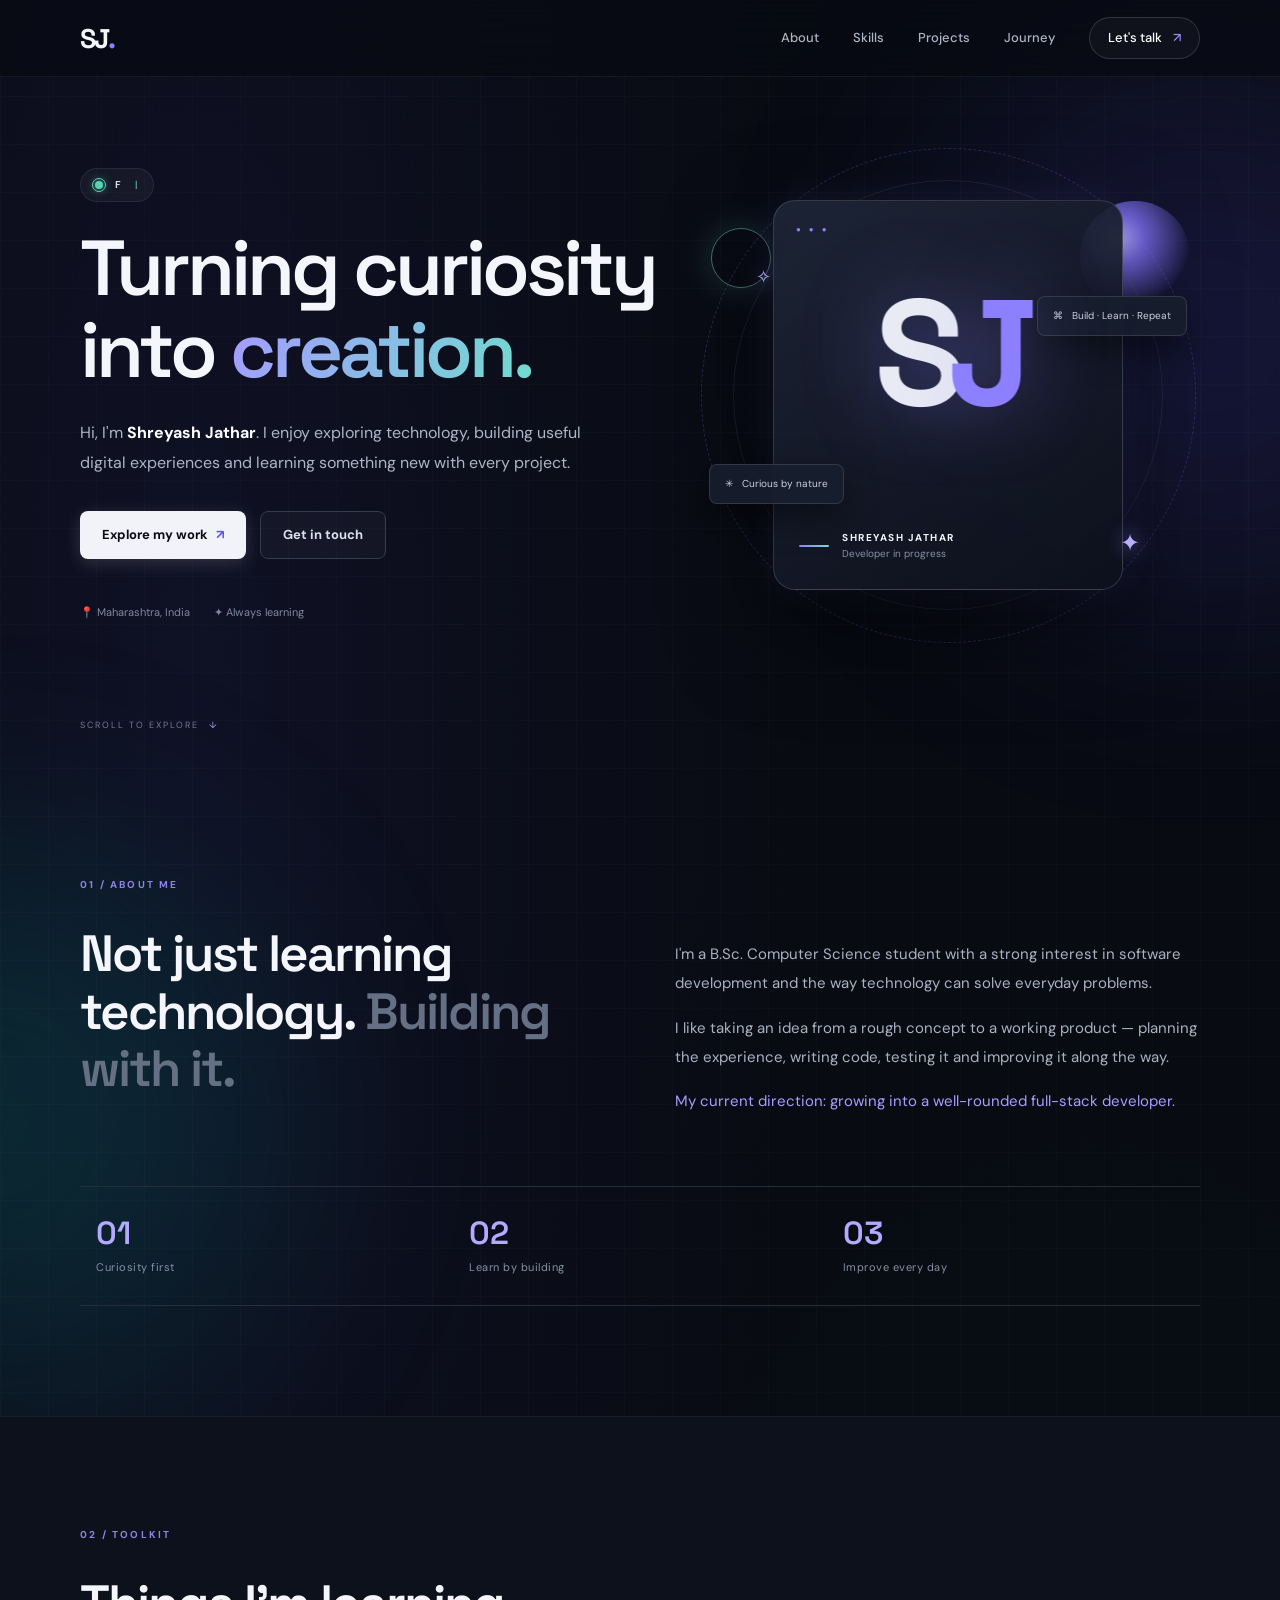
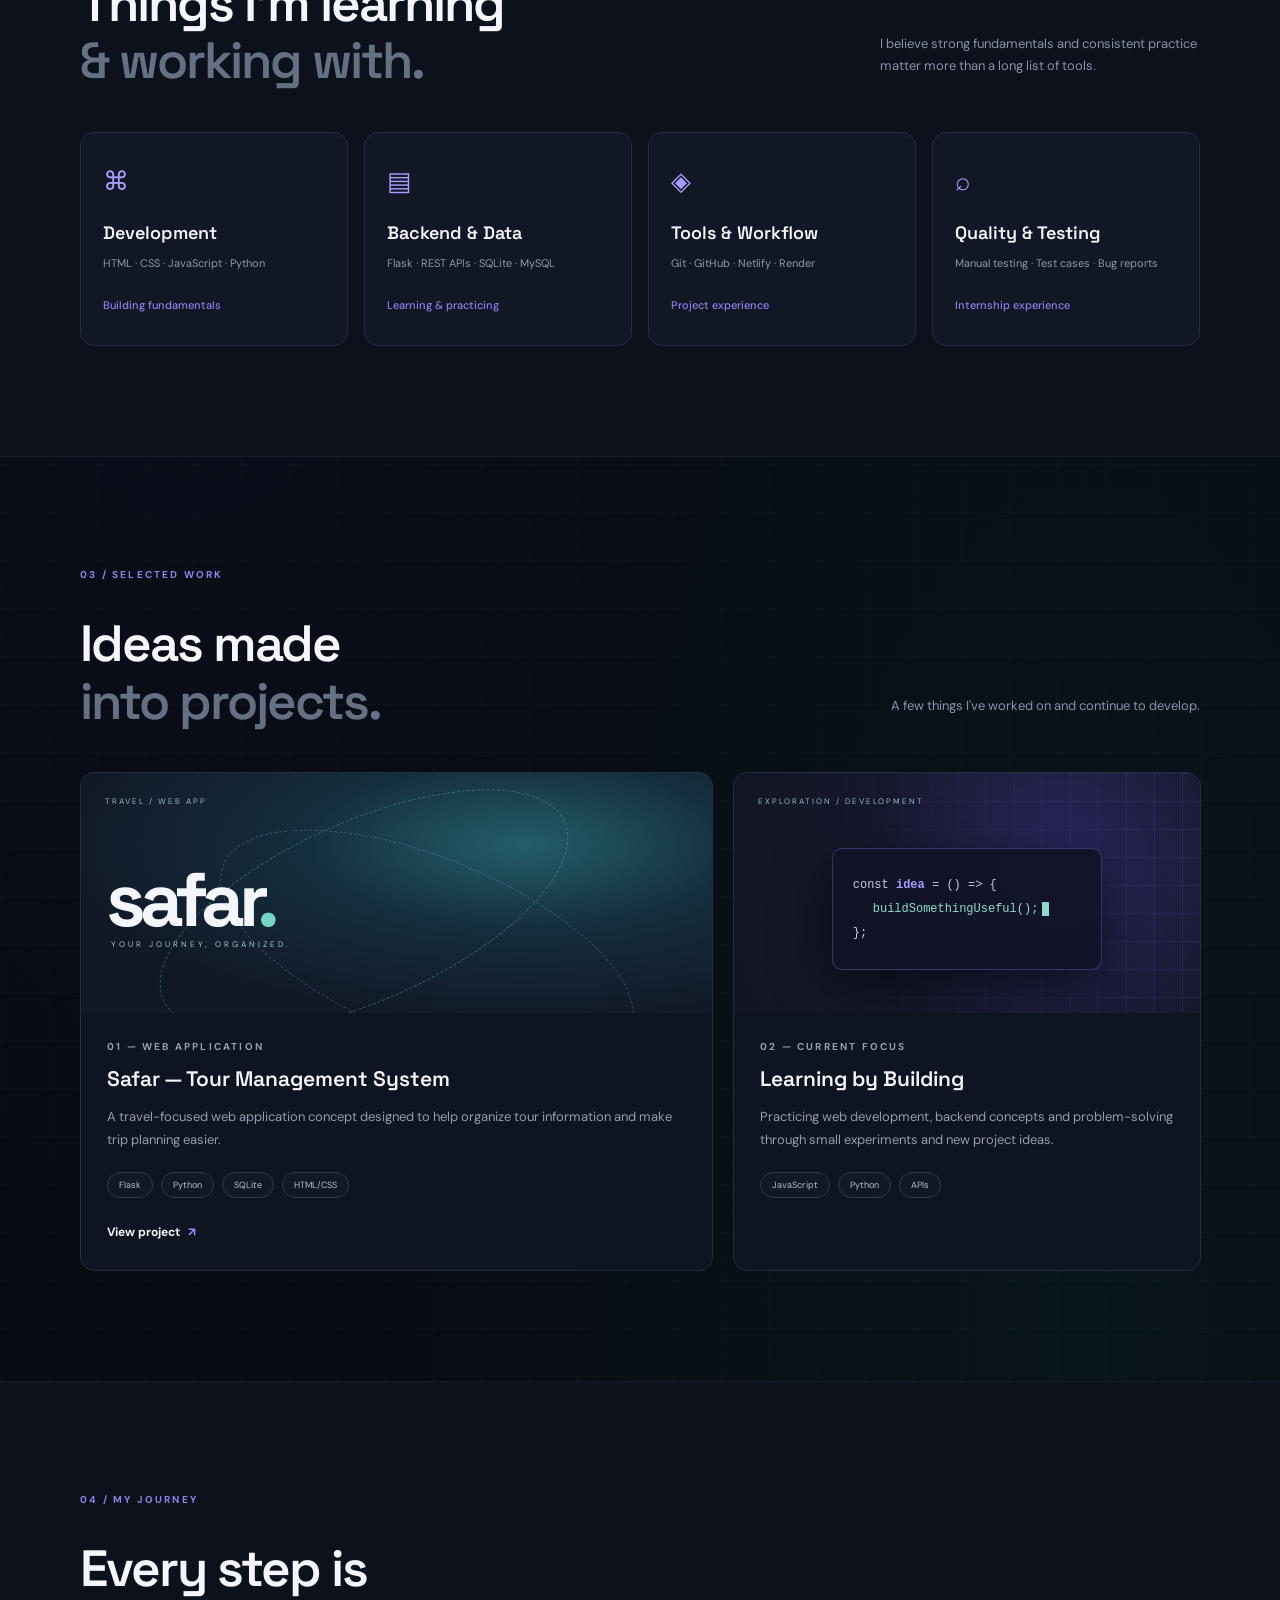
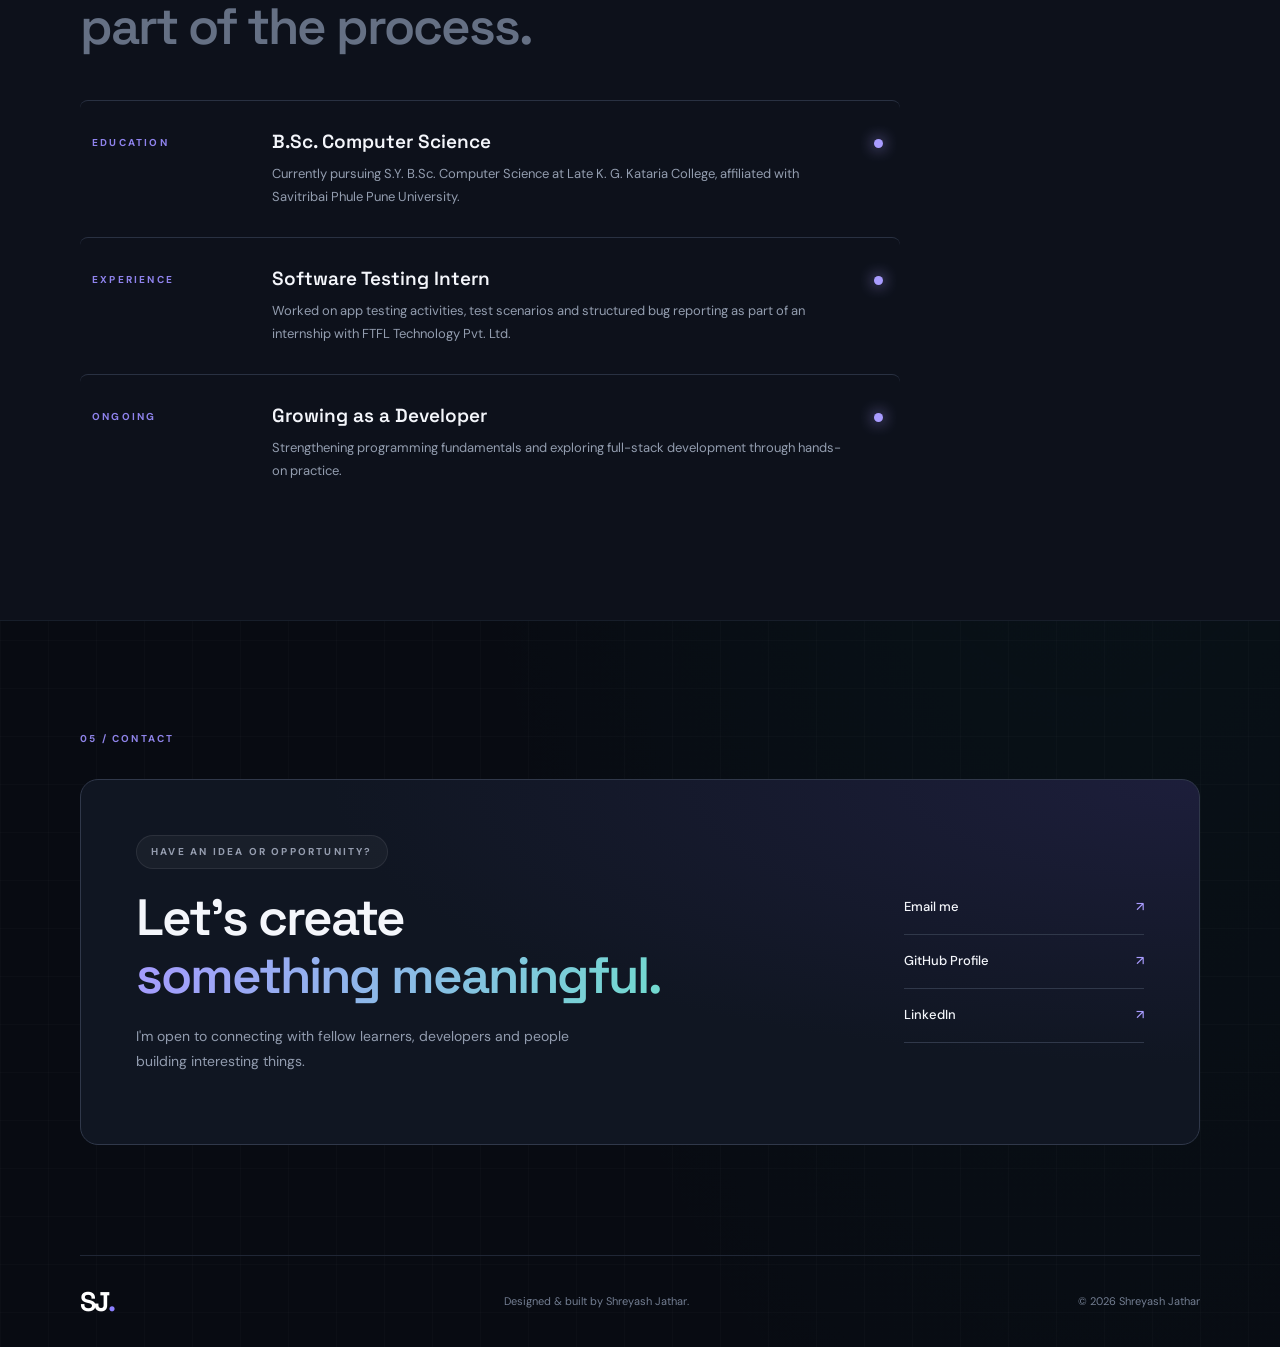
==== shreyashjathar-portfolio/index.html @ 14c22c1b "Initial commit: Shreyash Jathar portfolio with advanced motion design" ====
<!DOCTYPE html>
<html lang="en">
<head>
  <meta charset="UTF-8" />
  <meta name="viewport" content="width=device-width, initial-scale=1.0" />
  <meta name="description" content="Shreyash Jathar — Computer Science student, developer and technology enthusiast." />
  <meta name="theme-color" content="#080b12" />
  <title>Shreyash Jathar — Developer Portfolio</title>
  <link rel="preconnect" href="https://fonts.googleapis.com">
  <link rel="preconnect" href="https://fonts.gstatic.com" crossorigin>
  <link href="https://fonts.googleapis.com/css2?family=DM+Sans:wght@400;500;600;700&family=Space+Grotesk:wght@400;500;600;700&display=swap" rel="stylesheet">
  <link rel="stylesheet" href="style.css" />
</head>
<body>
  <div class="scroll-progress" id="scroll-progress"></div>
  <div class="particle-field" aria-hidden="true"><i></i><i></i><i></i><i></i><i></i><i></i><i></i><i></i><i></i><i></i><i></i><i></i></div>
  <div class="ambient ambient-one"></div><div class="ambient ambient-two"></div>
  <header class="nav-wrap">
    <nav class="nav container">
      <a class="brand" href="#home">SJ<span>.</span></a>
      <button class="menu-toggle" aria-label="Toggle navigation" aria-expanded="false">☰</button>
      <div class="nav-links">
        <a href="#about">About</a><a href="#skills">Skills</a><a href="#projects">Projects</a>
        <a href="#journey">Journey</a><a class="nav-contact" href="#contact">Let's talk <span>↗</span></a>
      </div>
    </nav>
  </header>

  <main>
    <section class="hero container" id="home">
      <div class="cursor-glow" aria-hidden="true"></div>
      <div class="hero-copy reveal">
        <div class="eyebrow"><span class="status-dot"></span> <span class="role-text" id="role-text">COMPUTER SCIENCE STUDENT &middot; DEVELOPER</span><span class="role-cursor" aria-hidden="true">|</span></div>
        <h1>Turning curiosity<br>into <span class="gradient-text">creation.</span></h1>
        <p class="hero-lead">Hi, I'm <strong>Shreyash Jathar</strong>. I enjoy exploring technology, building useful digital experiences and learning something new with every project.</p>
        <div class="hero-actions">
          <a class="button primary" href="#projects">Explore my work <span>↗</span></a>
          <a class="button secondary" href="#contact">Get in touch</a>
        </div>
        <div class="hero-meta"><span>📍 Maharashtra, India</span><span>✦ Always learning</span></div>
      </div>
      <div class="hero-visual reveal">
        <div class="motion-orb orb-one"></div><div class="motion-orb orb-two"></div>
        <div class="spark spark-one">✦</div><div class="spark spark-two">✧</div>
        <div class="orbit orbit-a"></div><div class="orbit orbit-b"></div>
        <div class="profile-card">
          <div class="card-top"><span class="window-dots">● ● ●</span></div>
          <div class="monogram">S<span>J</span></div>
          <div class="profile-caption"><span class="caption-line"></span><div><strong>SHREYASH JATHAR</strong><small>Developer in progress</small></div></div>
          <div class="floating-chip chip-code">⌘ &nbsp; Build · Learn · Repeat</div>
          <div class="floating-chip chip-star">✳ &nbsp; Curious by nature</div>
        </div>
      </div>
      <a class="scroll-hint" href="#about">SCROLL TO EXPLORE <span>↓</span></a>
    </section>

    <section class="section container" id="about">
      <div class="section-kicker">01 / ABOUT ME</div>
      <div class="about-grid">
        <div><h2>Not just learning<br>technology. <span class="muted">Building with it.</span></h2></div>
        <div class="about-text"><p>I'm a B.Sc. Computer Science student with a strong interest in software development and the way technology can solve everyday problems.</p><p>I like taking an idea from a rough concept to a working product — planning the experience, writing code, testing it and improving it along the way.</p><p class="accent-note">My current direction: growing into a well-rounded full-stack developer.</p></div>
      </div>
      <div class="stats">
        <div class="stat"><strong>01</strong><span>Curiosity first</span></div>
        <div class="stat"><strong>02</strong><span>Learn by building</span></div>
        <div class="stat"><strong>03</strong><span>Improve every day</span></div>
      </div>
    </section>

    <section class="section skills-section" id="skills">
      <div class="container">
        <div class="section-kicker">02 / TOOLKIT</div>
        <div class="section-heading"><h2>Things I'm learning<br><span class="muted">& working with.</span></h2><p>I believe strong fundamentals and consistent practice matter more than a long list of tools.</p></div>
        <div class="skill-grid">
          <article class="skill-card reveal"><div class="skill-icon">⌘</div><h3>Development</h3><p>HTML · CSS · JavaScript · Python</p><span class="skill-level">Building fundamentals</span></article>
          <article class="skill-card reveal"><div class="skill-icon">▤</div><h3>Backend & Data</h3><p>Flask · REST APIs · SQLite · MySQL</p><span class="skill-level">Learning & practicing</span></article>
          <article class="skill-card reveal"><div class="skill-icon">◈</div><h3>Tools & Workflow</h3><p>Git · GitHub · Netlify · Render</p><span class="skill-level">Project experience</span></article>
          <article class="skill-card reveal"><div class="skill-icon">⌕</div><h3>Quality & Testing</h3><p>Manual testing · Test cases · Bug reports</p><span class="skill-level">Internship experience</span></article>
        </div>
      </div>
    </section>

    <section class="section container" id="projects">
      <div class="section-kicker">03 / SELECTED WORK</div>
      <div class="section-heading"><h2>Ideas made<br><span class="muted">into projects.</span></h2><p>A few things I've worked on and continue to develop.</p></div>
      <div class="project-grid">
        <article class="project-card project-featured reveal">
          <div class="project-art safar-art"><div class="route route-one"></div><div class="route route-two"></div><span class="art-label">TRAVEL / WEB APP</span><div class="safar-word">safar<span>.</span></div><span class="art-sub">YOUR JOURNEY, ORGANIZED.</span></div>
          <div class="project-info"><div class="project-meta">01 — WEB APPLICATION</div><h3>Safar — Tour Management System</h3><p>A travel-focused web application concept designed to help organize tour information and make trip planning easier.</p><div class="tags"><span>Flask</span><span>Python</span><span>SQLite</span><span>HTML/CSS</span></div><a class="text-link" href="https://safar-by-sh.netlify.app/" target="_blank" rel="noreferrer">View project <span>↗</span></a></div>
        </article>
        <article class="project-card reveal">
          <div class="project-art concept-art"><div class="grid-glow"></div><div class="code-window"><div>const <b>idea</b> = () =&gt; {</div><div class="indent">buildSomethingUseful();<span class="code-cursor" aria-hidden="true"></span></div><div>};</div></div><span class="art-label">EXPLORATION / DEVELOPMENT</span></div>
          <div class="project-info"><div class="project-meta">02 — CURRENT FOCUS</div><h3>Learning by Building</h3><p>Practicing web development, backend concepts and problem-solving through small experiments and new project ideas.</p><div class="tags"><span>JavaScript</span><span>Python</span><span>APIs</span></div></div>
        </article>
      </div>
    </section>

    <section class="section journey-section" id="journey">
      <div class="container">
        <div class="section-kicker">04 / MY JOURNEY</div>
        <div class="section-heading"><h2>Every step is<br><span class="muted">part of the process.</span></h2></div>
        <div class="timeline">
          <div class="timeline-item reveal"><div class="timeline-year">EDUCATION</div><div><h3>B.Sc. Computer Science</h3><p>Currently pursuing S.Y. B.Sc. Computer Science at Late K. G. Kataria College, affiliated with Savitribai Phule Pune University.</p></div><span class="timeline-dot"></span></div>
          <div class="timeline-item reveal"><div class="timeline-year">EXPERIENCE</div><div><h3>Software Testing Intern</h3><p>Worked on app testing activities, test scenarios and structured bug reporting as part of an internship with FTFL Technology Pvt. Ltd.</p></div><span class="timeline-dot"></span></div>
          <div class="timeline-item reveal"><div class="timeline-year">ONGOING</div><div><h3>Growing as a Developer</h3><p>Strengthening programming fundamentals and exploring full-stack development through hands-on practice.</p></div><span class="timeline-dot"></span></div>
        </div>
      </div>
    </section>

    <section class="section container contact-section" id="contact">
      <div class="section-kicker">05 / CONTACT</div>
      <div class="contact-panel reveal"><div><div class="eyebrow">HAVE AN IDEA OR OPPORTUNITY?</div><h2>Let's create<br><span class="gradient-text">something meaningful.</span></h2><p>I'm open to connecting with fellow learners, developers and people building interesting things.</p></div><div class="contact-links"><a href="mailto:shreyashjathar1@gmail.com">Email me <span>↗</span></a><a href="https://github.com/ShreyashJathar" target="_blank" rel="noopener noreferrer" aria-label="Visit Shreyash Jathar on GitHub">GitHub Profile <span>↗</span></a><a href="https://www.linkedin.com/in/shreyash-jathar-0607652bb/" target="_blank" rel="noopener noreferrer">LinkedIn <span>↗</span></a></div></div>
    </section>
  </main>

  <footer class="footer container"><a class="brand" href="#home">SJ<span>.</span></a><span>Designed & built by Shreyash Jathar.</span><span>© <span id="year"></span> Shreyash Jathar</span></footer>
  <script src="script.js"></script>
</body>
</html>
---- shreyashjathar-portfolio/style.css ----
/* ==========================================================================
   SHREYASH JATHAR - PORTFOLIO STYLESHEET
   Modern Dark Theme with Advanced Motion & Micro-interactions
   ========================================================================== */

/* --- Base & Reset --- */
* {
  box-sizing: border-box;
}

html {
  scroll-behavior: smooth;
  scroll-padding-top: 88px;
}

body {
  margin: 0;
  background: #080b12;
  color: #f4f6fb;
  font-family: "DM Sans", -apple-system, BlinkMacSystemFont, "Segoe UI", Roboto, sans-serif;
  line-height: 1.6;
  overflow-x: hidden;
  background-image: 
    radial-gradient(ellipse at 15% 15%, rgba(101, 85, 255, 0.08), transparent 40%),
    radial-gradient(ellipse at 85% 65%, rgba(0, 184, 169, 0.06), transparent 45%),
    linear-gradient(rgba(255, 255, 255, 0.015) 1px, transparent 1px),
    linear-gradient(90deg, rgba(255, 255, 255, 0.015) 1px, transparent 1px);
  background-size: 100% 100%, 100% 100%, 48px 48px, 48px 48px;
  scrollbar-gutter: stable;
}

a {
  color: inherit;
  text-decoration: none;
}

.container {
  width: min(1120px, calc(100% - 48px));
  margin: auto;
}

/* --- Scroll Progress Bar --- */
.scroll-progress {
  position: fixed;
  z-index: 100;
  top: 0;
  left: 0;
  height: 3px;
  width: 0;
  background: linear-gradient(90deg, #8d80ff, #72d9d0, #b7adff);
  background-size: 200% 100%;
  box-shadow: 0 0 12px rgba(141, 128, 255, 0.6);
  pointer-events: none;
  animation: progressGlow 4s linear infinite;
}

@keyframes progressGlow {
  0% { background-position: 0% 50%; }
  100% { background-position: 200% 50%; }
}

/* --- Ambient Floating Orbs --- */
.ambient {
  position: absolute;
  width: 550px;
  height: 550px;
  border-radius: 50%;
  filter: blur(130px);
  opacity: 0.16;
  pointer-events: none;
  z-index: 0;
  will-change: transform, opacity;
}

.ambient-one {
  background: #6555ff;
  top: 60px;
  right: -200px;
  animation: ambientFloatOne 16s ease-in-out infinite alternate;
}

.ambient-two {
  background: #00b8a9;
  top: 850px;
  left: -280px;
  animation: ambientFloatTwo 20s ease-in-out infinite alternate;
}

@keyframes ambientFloatOne {
  0% { transform: translate3d(0, 0, 0) scale(1); opacity: 0.14; }
  50% { transform: translate3d(-50px, 70px, 0) scale(1.18); opacity: 0.22; }
  100% { transform: translate3d(30px, 120px, 0) scale(0.95); opacity: 0.12; }
}

@keyframes ambientFloatTwo {
  0% { transform: translate3d(0, 0, 0) scale(1); opacity: 0.14; }
  50% { transform: translate3d(60px, -50px, 0) scale(1.12); opacity: 0.2; }
  100% { transform: translate3d(-30px, 80px, 0) scale(0.92); opacity: 0.13; }
}

/* --- Background Star Particles --- */
.particle-field {
  position: fixed;
  inset: 0;
  z-index: -1;
  overflow: hidden;
  pointer-events: none;
}

.particle-field i {
  position: absolute;
  display: block;
  width: 3px;
  height: 3px;
  border-radius: 50%;
  background: #b7adff;
  opacity: 0;
  box-shadow: 0 0 10px 2px rgba(141, 128, 255, 0.7);
  animation: particleDrift 18s linear infinite;
  will-change: transform, opacity;
}

.particle-field i:nth-child(1) { left: 8%; top: 98%; animation-delay: -2s; animation-duration: 20s; }
.particle-field i:nth-child(2) { left: 18%; top: 98%; animation-delay: -11s; animation-duration: 24s; background: #78d9ce; box-shadow: 0 0 10px 2px rgba(120, 217, 206, 0.7); }
.particle-field i:nth-child(3) { left: 32%; top: 98%; animation-delay: -6s; animation-duration: 17s; }
.particle-field i:nth-child(4) { left: 47%; top: 98%; animation-delay: -14s; animation-duration: 26s; background: #78d9ce; }
.particle-field i:nth-child(5) { left: 59%; top: 98%; animation-delay: -4s; animation-duration: 22s; }
.particle-field i:nth-child(6) { left: 70%; top: 98%; animation-delay: -17s; animation-duration: 19s; }
.particle-field i:nth-child(7) { left: 81%; top: 98%; animation-delay: -9s; animation-duration: 25s; background: #78d9ce; }
.particle-field i:nth-child(8) { left: 92%; top: 98%; animation-delay: -13s; animation-duration: 21s; }
.particle-field i:nth-child(9) { left: 14%; top: 98%; animation-delay: -8s; animation-duration: 28s; width: 2px; height: 2px; }
.particle-field i:nth-child(10) { left: 41%; top: 98%; animation-delay: -19s; animation-duration: 23s; width: 2px; height: 2px; }
.particle-field i:nth-child(11) { left: 76%; top: 98%; animation-delay: -3s; animation-duration: 27s; width: 2px; height: 2px; }
.particle-field i:nth-child(12) { left: 95%; top: 98%; animation-delay: -16s; animation-duration: 20s; width: 2px; height: 2px; }

@keyframes particleDrift {
  0% { transform: translate3d(0, 0, 0) scale(0.6); opacity: 0; }
  12% { opacity: 0.8; }
  85% { opacity: 0.5; }
  100% { transform: translate3d(30px, -110vh, 0) scale(1.2); opacity: 0; }
}

/* --- Sticky Navigation --- */
.nav-wrap {
  position: sticky;
  top: 0;
  z-index: 50;
  background: rgba(8, 11, 18, 0.72);
  backdrop-filter: blur(20px);
  -webkit-backdrop-filter: blur(20px);
  border-bottom: 1px solid rgba(255, 255, 255, 0.06);
  transition: background 0.35s ease, border-color 0.35s ease, box-shadow 0.35s ease, padding 0.35s ease;
}

.nav-wrap.scrolled {
  background: rgba(8, 11, 18, 0.88);
  border-bottom: 1px solid rgba(141, 128, 255, 0.16);
  box-shadow: 0 12px 35px rgba(0, 0, 0, 0.55);
}

.nav {
  height: 76px;
  display: flex;
  align-items: center;
  justify-content: space-between;
}

.brand {
  font: 700 27px "Space Grotesk", sans-serif;
  letter-spacing: -2px;
  display: inline-flex;
  align-items: center;
  transition: transform 0.3s cubic-bezier(0.2, 0.8, 0.2, 1);
}

.brand:hover {
  transform: scale(1.06);
}

.brand span {
  color: #8d80ff;
  display: inline-block;
  animation: brandDotPulse 3.5s ease-in-out infinite;
}

@keyframes brandDotPulse {
  0%, 100% { transform: scale(1); color: #8d80ff; text-shadow: 0 0 10px rgba(141, 128, 255, 0.4); }
  50% { transform: scale(1.35); color: #72d9d0; text-shadow: 0 0 18px rgba(114, 217, 208, 0.8); }
}

.nav-links {
  display: flex;
  align-items: center;
  gap: 34px;
  color: #aeb5c4;
  font-size: 13px;
  font-weight: 500;
}

.nav-links a:not(.nav-contact) {
  position: relative;
  padding: 6px 0;
  transition: color 0.3s ease;
}

.nav-links a:not(.nav-contact)::after {
  content: "";
  position: absolute;
  bottom: 0;
  left: 0;
  width: 0;
  height: 2px;
  background: linear-gradient(90deg, #8d80ff, #72d9d0);
  border-radius: 2px;
  transition: width 0.35s cubic-bezier(0.2, 0.8, 0.2, 1);
}

.nav-links a:not(.nav-contact):hover {
  color: #fff;
}

.nav-links a:not(.nav-contact):hover::after {
  width: 100%;
}

.nav-contact {
  color: #fff !important;
  border: 1px solid rgba(255, 255, 255, 0.15);
  background: rgba(255, 255, 255, 0.03);
  padding: 10px 18px;
  border-radius: 30px;
  transition: all 0.35s cubic-bezier(0.2, 0.8, 0.2, 1);
}

.nav-contact:hover {
  border-color: #8d80ff;
  background: rgba(141, 128, 255, 0.15);
  box-shadow: 0 0 25px rgba(141, 128, 255, 0.35);
  transform: translateY(-2px);
}

.nav-contact span,
.button span,
.text-link span {
  display: inline-block;
  margin-left: 8px;
  color: #9b8eff;
  transition: transform 0.3s cubic-bezier(0.2, 0.8, 0.2, 1);
}

.nav-contact:hover span,
.button:hover span,
.text-link:hover span {
  transform: translate(3px, -3px);
  color: #72d9d0;
}

.menu-toggle {
  display: none;
  background: none;
  border: 0;
  color: white;
  font-size: 24px;
  cursor: pointer;
}

/* --- Hero Section --- */
.hero {
  min-height: 690px;
  display: grid;
  grid-template-columns: 1.1fr 0.9fr;
  align-items: center;
  position: relative;
  padding-top: 45px;
  padding-bottom: 100px;
}

.eyebrow,
.section-kicker,
.project-meta,
.timeline-year {
  font-size: 10px;
  letter-spacing: 2.2px;
  color: #969eb0;
  font-weight: 700;
  text-transform: uppercase;
}

.eyebrow {
  display: inline-flex;
  align-items: center;
  gap: 12px;
  background: rgba(255, 255, 255, 0.04);
  padding: 8px 14px;
  border-radius: 20px;
  border: 1px solid rgba(255, 255, 255, 0.08);
}

/* Live Radar Status Dot */
.status-dot {
  width: 8px;
  height: 8px;
  border-radius: 50%;
  background: #55d6b0;
  position: relative;
  box-shadow: 0 0 10px #55d6b0;
  display: inline-block;
}

.status-dot::after {
  content: "";
  position: absolute;
  inset: -3px;
  border-radius: 50%;
  border: 1.5px solid #55d6b0;
  animation: radarPulse 2.2s cubic-bezier(0.2, 0.8, 0.2, 1) infinite;
}

@keyframes radarPulse {
  0% { transform: scale(0.6); opacity: 1; }
  100% { transform: scale(2.4); opacity: 0; }
}

.role-text {
  color: #d8deeb;
  letter-spacing: 1.5px;
}

.role-cursor {
  color: #72d9d0;
  font-weight: 400;
  animation: blinkCursor 0.9s infinite;
}

@keyframes blinkCursor {
  0%, 100% { opacity: 1; }
  50% { opacity: 0; }
}

.hero h1 {
  font: 600 clamp(48px, 6.5vw, 78px) / 1.05 "Space Grotesk", sans-serif;
  letter-spacing: -4px;
  margin: 26px 0;
}

.gradient-text {
  background: linear-gradient(110deg, #a69aff 0%, #72d9d0 50%, #c4bbff 100%);
  background-size: 200% auto;
  -webkit-background-clip: text;
  background-clip: text;
  color: transparent;
  animation: gradientFlow 8s ease infinite;
}

@keyframes gradientFlow {
  0% { background-position: 0% 50%; }
  50% { background-position: 100% 50%; }
  100% { background-position: 0% 50%; }
}

.hero-lead {
  max-width: 510px;
  color: #aeb5c4;
  font-size: 16px;
  line-height: 1.9;
}

.hero-lead strong {
  color: #fff;
}

.hero-actions {
  display: flex;
  gap: 14px;
  margin-top: 32px;
}

.button {
  padding: 13px 22px;
  border-radius: 8px;
  font-size: 13px;
  font-weight: 700;
  display: inline-flex;
  align-items: center;
  transition: transform 0.4s cubic-bezier(0.2, 0.8, 0.2, 1), box-shadow 0.4s ease, border-color 0.3s ease;
  cursor: pointer;
}

.button:hover {
  transform: translateY(-4px);
}

.primary {
  background: #f2f3f8;
  color: #0b0d14;
  position: relative;
  overflow: hidden;
  box-shadow: 0 4px 18px rgba(255, 255, 255, 0.15);
}

.primary span {
  color: #6555d9;
}

.primary::after {
  content: "";
  position: absolute;
  top: -80%;
  left: -40%;
  width: 30%;
  height: 260%;
  background: rgba(255, 255, 255, 0.7);
  transform: rotate(25deg);
  transition: left 0.7s cubic-bezier(0.2, 0.8, 0.2, 1);
  pointer-events: none;
}

.primary:hover::after {
  left: 135%;
}

.primary:hover {
  box-shadow: 0 10px 30px rgba(242, 243, 248, 0.3);
}

.secondary {
  border: 1px solid #353c4c;
  color: #dce1ec;
  background: rgba(255, 255, 255, 0.03);
}

.secondary:hover {
  border-color: #8d80ff;
  color: #fff;
  box-shadow: 0 0 24px rgba(141, 128, 255, 0.25);
  background: rgba(141, 128, 255, 0.08);
}

.hero-meta {
  display: flex;
  gap: 24px;
  margin-top: 45px;
  color: #7f899d;
  font-size: 11px;
}

/* Ambient hero glow following mouse */
.cursor-glow {
  position: absolute;
  width: 280px;
  height: 280px;
  border-radius: 50%;
  pointer-events: none;
  z-index: 0;
  opacity: 0;
  transform: translate(-50%, -50%);
  background: radial-gradient(circle, rgba(137, 124, 255, 0.16), rgba(111, 211, 201, 0.05) 45%, transparent 70%);
  transition: opacity 0.4s ease;
}

.hero:hover .cursor-glow {
  opacity: 1;
}

.hero-copy,
.hero-visual {
  position: relative;
  z-index: 1;
}

/* --- Hero Visual & Profile 3D Card --- */
.hero-visual {
  height: 440px;
  display: grid;
  place-items: center;
  position: relative;
}

.profile-card {
  width: min(350px, 90%);
  height: 390px;
  border: 1px solid rgba(255, 255, 255, 0.15);
  border-radius: 22px;
  background: linear-gradient(145deg, rgba(31, 38, 56, 0.9), rgba(13, 17, 28, 0.95));
  box-shadow: 0 35px 100px rgba(0, 0, 0, 0.55), 0 0 40px rgba(141, 128, 255, 0.12);
  position: relative;
  overflow: visible;
  padding: 22px;
  animation: cardFloat 8s ease-in-out infinite;
  z-index: 1;
  transform-style: preserve-3d;
  transition: transform 0.25s cubic-bezier(0.2, 0.8, 0.2, 1), box-shadow 0.5s ease;
}

@keyframes cardFloat {
  0%, 100% { transform: translateY(0) rotate(-1deg); }
  50% { transform: translateY(-12px) rotate(1.2deg); }
}

.card-top {
  display: flex;
  justify-content: space-between;
  color: #7e899f;
  font-size: 8px;
  letter-spacing: 1.4px;
}

.window-dots {
  color: #8c80ff;
  letter-spacing: 3px;
}

.monogram {
  position: absolute;
  top: 85px;
  left: 50%;
  transform: translateX(-50%) translateZ(30px);
  font: 700 150px / 0.9 "Space Grotesk", sans-serif;
  letter-spacing: -18px;
  color: #e9ebf4;
  text-shadow: 0 0 80px rgba(141, 128, 255, 0.45);
  user-select: none;
  animation: monogramBreathe 5s ease-in-out infinite alternate;
}

@keyframes monogramBreathe {
  0% { text-shadow: 0 0 60px rgba(141, 128, 255, 0.35); }
  100% { text-shadow: 0 0 95px rgba(141, 128, 255, 0.65), 0 0 30px rgba(114, 217, 208, 0.3); }
}

.monogram span {
  color: #8d80ff;
}

.profile-caption {
  position: absolute;
  bottom: 27px;
  left: 25px;
  display: flex;
  align-items: center;
  gap: 13px;
  transform: translateZ(26px);
}

.caption-line {
  width: 30px;
  height: 2px;
  background: linear-gradient(90deg, #8d80ff, #72d9d0);
  border-radius: 2px;
}

.profile-caption strong {
  display: block;
  font-size: 10px;
  letter-spacing: 1.5px;
}

.profile-caption small {
  display: block;
  font-size: 10px;
  color: #8791a6;
}

/* Floating interactive chips with individual physics */
.floating-chip {
  position: absolute;
  background: rgba(23, 30, 45, 0.92);
  backdrop-filter: blur(10px);
  border: 1px solid rgba(255, 255, 255, 0.12);
  border-radius: 8px;
  padding: 11px 15px;
  font-size: 10px;
  color: #cbd2e0;
  box-shadow: 0 14px 35px rgba(0, 0, 0, 0.45);
  transition: transform 0.4s cubic-bezier(0.2, 0.8, 0.2, 1), border-color 0.3s ease, box-shadow 0.4s ease, color 0.3s ease;
  z-index: 5;
  user-select: none;
}

.floating-chip:hover {
  border-color: #8d80ff;
  color: #fff;
  box-shadow: 0 18px 45px rgba(141, 128, 255, 0.3);
  transform: scale(1.08) translateY(-4px) !important;
}

.chip-code {
  right: -65px;
  top: 95px;
  animation: floatChipOne 6s ease-in-out infinite;
}

.chip-star {
  left: -65px;
  bottom: 85px;
  animation: floatChipTwo 7s ease-in-out infinite 0.6s;
}

@keyframes floatChipOne {
  0%, 100% { transform: translateY(0) rotate(0deg); }
  50% { transform: translateY(-13px) rotate(2deg); }
}

@keyframes floatChipTwo {
  0%, 100% { transform: translateY(0) rotate(0deg); }
  50% { transform: translateY(11px) rotate(-2deg); }
}

/* Gyroscope Orbit Rings */
.orbit {
  position: absolute;
  border: 1px solid rgba(120, 128, 160, 0.16);
  border-radius: 50%;
  width: 430px;
  height: 430px;
  pointer-events: none;
  animation: orbitSpinA 30s linear infinite;
}

.orbit-b {
  width: 495px;
  height: 495px;
  border: 1px dashed rgba(141, 128, 255, 0.24);
  animation: orbitSpinB 36s linear infinite;
}

@keyframes orbitSpinA {
  0% { transform: rotate(0deg) scale(1); }
  50% { transform: rotate(180deg) scale(1.04); }
  100% { transform: rotate(360deg) scale(1); }
}

@keyframes orbitSpinB {
  0% { transform: rotate(360deg) scale(1); }
  50% { transform: rotate(180deg) scale(0.96); }
  100% { transform: rotate(0deg) scale(1); }
}

/* Motion graphic orbs in hero */
.motion-orb {
  position: absolute;
  border-radius: 50%;
  pointer-events: none;
  z-index: 0;
}

.orb-one {
  width: 110px;
  height: 110px;
  right: 2%;
  top: 6%;
  background: radial-gradient(circle at 35% 35%, #b7adff 0%, #7165db 25%, rgba(113, 101, 219, 0.15) 65%, transparent 72%);
  animation: floatOrb 8s ease-in-out infinite;
}

.orb-two {
  width: 60px;
  height: 60px;
  left: 3%;
  top: 12%;
  border: 1px solid rgba(117, 217, 207, 0.5);
  box-shadow: 0 0 35px rgba(117, 217, 207, 0.2);
  animation: floatOrb 6s ease-in-out infinite reverse;
}

@keyframes floatOrb {
  0%, 100% { transform: translate3d(0, 0, 0) scale(1); }
  50% { transform: translate3d(14px, -22px, 0) scale(1.08); }
}

.spark {
  position: absolute;
  color: #b8afff;
  z-index: 2;
  text-shadow: 0 0 20px #9b8eff;
  animation: sparkle 3.4s ease-in-out infinite;
  user-select: none;
}

.spark-one {
  right: 12%;
  bottom: 12%;
  font-size: 24px;
}

.spark-two {
  left: 12%;
  top: 20%;
  font-size: 18px;
  animation-delay: 1.3s;
}

@keyframes sparkle {
  0%, 100% { opacity: 0.35; transform: scale(0.75) rotate(0deg); }
  50% { opacity: 1; transform: scale(1.25) rotate(35deg); }
}

/* Scroll hint */
.scroll-hint {
  position: absolute;
  bottom: 35px;
  left: 0;
  color: #737d90;
  font-size: 9px;
  letter-spacing: 2px;
  display: inline-flex;
  align-items: center;
  transition: color 0.3s ease;
  animation: bounceHint 2.4s ease-in-out infinite;
}

.scroll-hint:hover {
  color: #fff;
}

.scroll-hint span {
  margin-left: 10px;
  color: #a99cff;
}

@keyframes bounceHint {
  0%, 100% { transform: translateY(0); }
  50% { transform: translateY(6px); }
}

/* --- Common Section Styles --- */
.section {
  padding-top: 110px;
  padding-bottom: 110px;
  position: relative;
}

.section-kicker {
  color: #8e83e8;
  margin-bottom: 32px;
}

.section h2,
.contact-panel h2 {
  font: 600 clamp(34px, 4vw, 51px) / 1.13 "Space Grotesk", sans-serif;
  letter-spacing: -2px;
  margin: 0;
}

.muted {
  color: #657084;
}

/* --- About Section & Stats --- */
.about-grid {
  display: grid;
  grid-template-columns: 1fr 1fr;
  gap: 70px;
}

.about-text {
  color: #aab2c2;
  font-size: 15px;
  line-height: 1.95;
}

.accent-note {
  color: #a99cff !important;
}

.stats {
  display: grid;
  grid-template-columns: repeat(3, 1fr);
  margin-top: 55px;
  border-top: 1px solid #252c3a;
  border-bottom: 1px solid #252c3a;
}

.stat {
  padding: 26px 16px;
  transition: all 0.35s cubic-bezier(0.2, 0.8, 0.2, 1);
  position: relative;
}

.stat:hover {
  background: rgba(141, 128, 255, 0.05);
  padding-left: 22px;
}

.stat strong {
  font: 600 32px "Space Grotesk", sans-serif;
  display: block;
  color: #b3aaff;
  transition: color 0.3s ease, transform 0.3s ease, text-shadow 0.3s ease;
}

.stat:hover strong {
  color: #72d9d0;
  transform: translateX(4px);
  text-shadow: 0 0 20px rgba(114, 217, 208, 0.45);
}

.stat span {
  font-size: 11px;
  color: #8791a4;
  letter-spacing: 0.5px;
}

/* --- Skills Section --- */
.skills-section,
.journey-section {
  background: #0d111b;
  border-top: 1px solid #171e2a;
  border-bottom: 1px solid #171e2a;
  position: relative;
}

.section-heading {
  display: flex;
  justify-content: space-between;
  align-items: flex-end;
  gap: 40px;
  margin-bottom: 42px;
}

.section-heading p {
  max-width: 320px;
  color: #8993a6;
  font-size: 13px;
  line-height: 1.7;
}

.skill-grid {
  display: grid;
  grid-template-columns: repeat(4, 1fr);
  gap: 16px;
}

/* Spotlight Card Design (Vercel / Linear Style) */
.skill-card {
  padding: 28px 22px;
  border: 1px solid #252d3d;
  background: #111725;
  border-radius: 14px;
  min-height: 195px;
  position: relative;
  overflow: hidden;
  transform-style: preserve-3d;
  transition: transform 0.45s cubic-bezier(0.2, 0.8, 0.2, 1), border-color 0.35s ease, box-shadow 0.45s ease;
  will-change: transform;
}

/* Spotlight Border Glow */
.skill-card::before,
.project-card::before {
  content: "";
  position: absolute;
  inset: -1px;
  border-radius: inherit;
  padding: 1px;
  background: radial-gradient(
    380px circle at var(--mouse-x, -400px) var(--mouse-y, -400px),
    rgba(169, 156, 255, 0.45),
    rgba(114, 217, 208, 0.18),
    transparent 65%
  );
  -webkit-mask: linear-gradient(#fff 0 0) content-box, linear-gradient(#fff 0 0);
  -webkit-mask-composite: xor;
  mask-composite: exclude;
  pointer-events: none;
  opacity: 0;
  transition: opacity 0.35s ease;
  z-index: 3;
}

.skill-card:hover::before,
.project-card:hover::before {
  opacity: 1;
}

.skill-card:hover {
  border-color: rgba(141, 128, 255, 0.35);
  box-shadow: 0 20px 55px rgba(0, 0, 0, 0.4), 0 0 30px rgba(141, 128, 255, 0.12);
}

.skill-icon {
  font-size: 26px;
  color: #a99cff;
  display: inline-block;
  transition: transform 0.4s cubic-bezier(0.2, 0.8, 0.2, 1), color 0.3s ease;
}

.skill-card:hover .skill-icon {
  transform: translateY(-4px) rotate(-10deg) scale(1.15);
  color: #72d9d0;
}

.skill-card h3 {
  font: 600 18px "Space Grotesk", sans-serif;
  margin: 18px 0 8px;
}

.skill-card p,
.skill-level {
  font-size: 11px;
  color: #8e98aa;
}

.skill-level {
  display: inline-block;
  margin-top: 14px;
  color: #8d80e9;
  font-weight: 500;
  transition: color 0.3s ease;
}

.skill-card:hover .skill-level {
  color: #72d9d0;
}

/* --- Projects Section --- */
.project-grid {
  display: grid;
  grid-template-columns: 1.15fr 0.85fr;
  gap: 20px;
}

.project-card {
  border: 1px solid #252d3d;
  border-radius: 14px;
  overflow: hidden;
  background: #0e1420;
  position: relative;
  transform-style: preserve-3d;
  transition: transform 0.5s cubic-bezier(0.2, 0.8, 0.2, 1), border-color 0.35s ease, box-shadow 0.5s ease;
  will-change: transform;
}

.project-card:hover {
  border-color: rgba(141, 128, 255, 0.4);
  box-shadow: 0 25px 70px rgba(0, 0, 0, 0.5), 0 0 35px rgba(141, 128, 255, 0.1);
}

.project-art {
  height: 240px;
  position: relative;
  overflow: hidden;
  background: #121b2c;
}

.project-art::after {
  content: "";
  position: absolute;
  inset: -60% -100%;
  background: linear-gradient(110deg, transparent 42%, rgba(255, 255, 255, 0.12) 50%, transparent 58%);
  transform: translateX(-65%);
  transition: transform 0.9s cubic-bezier(0.2, 0.8, 0.2, 1);
  pointer-events: none;
}

.project-card:hover .project-art::after {
  transform: translateX(65%);
}

.safar-art {
  background: radial-gradient(ellipse at 70% 30%, #235e69 0%, #152e3d 35%, #111827 75%);
}

.route {
  position: absolute;
  width: 440px;
  height: 180px;
  border: 1.5px dashed rgba(118, 213, 199, 0.65);
  border-radius: 50%;
  transform: rotate(-24deg);
  opacity: 0.55;
  left: 10%;
  top: 20%;
  animation: routePulse 12s ease-in-out infinite alternate;
}

.route-two {
  transform: rotate(22deg);
  left: 20%;
  top: 35%;
  border-color: rgba(180, 162, 255, 0.55);
  animation: routePulse 16s ease-in-out infinite alternate-reverse;
}

@keyframes routePulse {
  0% { transform: rotate(-24deg) scale(1); opacity: 0.4; }
  50% { transform: rotate(-20deg) scale(1.05); opacity: 0.7; }
  100% { transform: rotate(-26deg) scale(0.98); opacity: 0.4; }
}

.art-label {
  position: absolute;
  top: 22px;
  left: 24px;
  font-size: 8px;
  letter-spacing: 2px;
  color: #9db6c4;
}

.safar-word {
  position: absolute;
  left: 25px;
  top: 78px;
  font: 700 76px "Space Grotesk", sans-serif;
  letter-spacing: -6px;
  user-select: none;
  transition: transform 0.4s ease;
}

.project-card:hover .safar-word {
  transform: translateX(6px);
}

.safar-word span {
  color: #73d7c8;
}

.art-sub {
  position: absolute;
  left: 30px;
  top: 165px;
  font-size: 8px;
  letter-spacing: 3px;
  color: #a4c4c7;
}

.concept-art {
  background: radial-gradient(circle at 70% 40%, #2b2860, #15182c 55%, #101522);
}

.grid-glow {
  position: absolute;
  inset: 0;
  background-image: 
    linear-gradient(rgba(143, 134, 255, 0.1) 1px, transparent 1px),
    linear-gradient(90deg, rgba(143, 134, 255, 0.1) 1px, transparent 1px);
  background-size: 28px 28px;
  mask-image: linear-gradient(90deg, transparent, #000);
  -webkit-mask-image: linear-gradient(90deg, transparent, #000);
}

.code-window {
  position: absolute;
  top: 75px;
  left: 50%;
  transform: translateX(-50%);
  width: 270px;
  padding: 24px 20px;
  border: 1px solid rgba(141, 128, 255, 0.3);
  border-radius: 10px;
  background: rgba(17, 21, 40, 0.95);
  color: #c6c9e7;
  font: 12px / 2 monospace;
  box-shadow: 0 15px 55px rgba(0, 0, 0, 0.6);
  transition: transform 0.4s ease, border-color 0.4s ease;
}

.project-card:hover .code-window {
  transform: translateX(-50%) translateY(-5px);
  border-color: #8d80ff;
}

.code-window b {
  color: #a89aff;
}

.indent {
  padding-left: 20px;
  color: #8ed9c9;
}

.code-cursor {
  display: inline-block;
  width: 7px;
  height: 14px;
  background: #8ed9c9;
  margin-left: 4px;
  vertical-align: middle;
  animation: codeBlink 1s infinite;
}

@keyframes codeBlink {
  0%, 100% { opacity: 1; }
  50% { opacity: 0; }
}

.project-info {
  padding: 26px;
  transform: translateZ(14px);
}

.project-info h3 {
  font: 600 21px "Space Grotesk", sans-serif;
  margin: 10px 0;
}

.project-info p {
  font-size: 13px;
  color: #929caf;
  line-height: 1.8;
}

.tags {
  display: flex;
  flex-wrap: wrap;
  gap: 8px;
  margin: 20px 0;
}

.tags span {
  font-size: 9px;
  color: #b6bfd0;
  border: 1px solid #30394a;
  padding: 5px 11px;
  border-radius: 20px;
  background: rgba(255, 255, 255, 0.02);
  transition: all 0.25s ease;
}

.tags span:hover {
  transform: translateY(-2px);
  border-color: #8d80ff;
  color: #fff;
  background: rgba(141, 128, 255, 0.12);
}

.text-link {
  font-size: 12px;
  font-weight: 700;
  display: inline-flex;
  align-items: center;
  transition: color 0.3s ease;
}

.text-link:hover {
  color: #72d9d0;
}

/* --- Journey Section & Timeline --- */
.timeline {
  max-width: 820px;
  margin-top: 45px;
}

.timeline-item {
  display: grid;
  grid-template-columns: 150px 1fr 14px;
  gap: 30px;
  padding: 28px 12px;
  border-top: 1px solid #293142;
  position: relative;
  transition: padding-left 0.35s cubic-bezier(0.2, 0.8, 0.2, 1), background 0.35s ease;
  border-radius: 8px;
}

.timeline-item:hover {
  padding-left: 20px;
  background: linear-gradient(90deg, rgba(141, 128, 255, 0.05), transparent);
}

.timeline-year {
  padding-top: 6px;
  color: #8f83ed;
  transition: color 0.3s ease;
}

.timeline-item:hover .timeline-year {
  color: #72d9d0;
}

.timeline-item h3 {
  font: 600 19px "Space Grotesk", sans-serif;
  margin: 0 0 8px;
}

.timeline-item p {
  font-size: 13px;
  color: #939daf;
  max-width: 580px;
  margin: 0;
  line-height: 1.8;
}

.timeline-dot {
  width: 9px;
  height: 9px;
  border-radius: 50%;
  background: #a99cff;
  margin-top: 10px;
  box-shadow: 0 0 15px #a99cff;
  transition: transform 0.35s cubic-bezier(0.2, 0.8, 0.2, 1), background 0.35s ease, box-shadow 0.35s ease;
}

.timeline-item:hover .timeline-dot {
  transform: scale(1.45);
  background: #72d9d0;
  box-shadow: 0 0 22px #72d9d0, 0 0 0 6px rgba(114, 217, 208, 0.2);
}

/* --- Contact Section --- */
.contact-panel {
  display: grid;
  grid-template-columns: 1fr 240px;
  gap: 60px;
  padding: 55px;
  border: 1px solid #30384a;
  border-radius: 18px;
  background: radial-gradient(ellipse at 100% 0%, rgba(41, 38, 83, 0.5), transparent 55%), #101622;
  position: relative;
  overflow: hidden;
  transition: transform 0.4s cubic-bezier(0.2, 0.8, 0.2, 1), border-color 0.35s ease, box-shadow 0.4s ease;
}

.contact-panel:hover {
  border-color: rgba(141, 128, 255, 0.35);
  box-shadow: 0 25px 80px rgba(0, 0, 0, 0.5), 0 0 45px rgba(141, 128, 255, 0.1);
}

.contact-panel h2 {
  margin: 20px 0;
}

.contact-panel p {
  color: #929caf;
  font-size: 14px;
  max-width: 440px;
  line-height: 1.8;
}

.contact-links {
  display: flex;
  flex-direction: column;
  justify-content: center;
}

.contact-links a {
  padding: 16px 0;
  border-bottom: 1px solid #30384a;
  font-size: 13px;
  font-weight: 500;
  transition: all 0.3s cubic-bezier(0.2, 0.8, 0.2, 1);
}

.contact-links a:hover {
  padding-left: 10px;
  color: #fff;
  border-bottom-color: #8d80ff;
}

.contact-links span {
  float: right;
  color: #a99cff;
  transition: transform 0.3s cubic-bezier(0.2, 0.8, 0.2, 1), color 0.3s ease;
}

.contact-links a:hover span {
  transform: translate(4px, -4px);
  color: #72d9d0;
}

/* --- Footer --- */
.footer {
  display: flex;
  justify-content: space-between;
  align-items: center;
  padding-top: 28px;
  padding-bottom: 28px;
  border-top: 1px solid #202736;
  color: #737e92;
  font-size: 11px;
}

.footer .brand {
  color: #fff;
}

/* --- Staggered Scroll Reveal System --- */
.reveal {
  opacity: 0;
  transform: translateY(32px) scale(0.985);
  filter: blur(6px);
  transition: opacity 0.85s cubic-bezier(0.2, 0.7, 0.2, 1),
              transform 0.85s cubic-bezier(0.2, 0.7, 0.2, 1),
              filter 0.85s cubic-bezier(0.2, 0.7, 0.2, 1);
  will-change: opacity, transform, filter;
}

.reveal.visible {
  opacity: 1;
  transform: translateY(0) scale(1);
  filter: blur(0);
}

.skill-card.reveal:nth-child(2),
.project-card.reveal:nth-child(2) {
  transition-delay: 100ms;
}

.skill-card.reveal:nth-child(3) {
  transition-delay: 200ms;
}

.skill-card.reveal:nth-child(4) {
  transition-delay: 300ms;
}

/* --- Custom Smooth Cursor (Desktop) --- */
.custom-cursor-dot,
.custom-cursor-ring {
  position: fixed;
  top: 0;
  left: 0;
  border-radius: 50%;
  pointer-events: none;
  z-index: 9999;
  transform: translate3d(-100px, -100px, 0);
  transition: opacity 0.3s ease;
}

.custom-cursor-dot {
  width: 6px;
  height: 6px;
  background: #a99cff;
  margin-top: -3px;
  margin-left: -3px;
  box-shadow: 0 0 12px #a99cff;
}

.custom-cursor-ring {
  width: 32px;
  height: 32px;
  margin-top: -16px;
  margin-left: -16px;
  border: 1.5px solid rgba(169, 156, 255, 0.45);
  transition: width 0.25s ease, height 0.25s ease, border-color 0.25s ease, background 0.25s ease;
}

.custom-cursor-ring.cursor-hover {
  border-color: rgba(114, 217, 208, 0.85);
  background: rgba(114, 217, 208, 0.08);
  box-shadow: 0 0 25px rgba(114, 217, 208, 0.3);
}

/* --- Responsive Media Queries --- */
@media (max-width: 800px) {
  .hero {
    grid-template-columns: 1fr;
    padding-top: 75px;
    gap: 35px;
    min-height: auto;
  }

  .hero-visual {
    height: 390px;
  }

  .hero h1 {
    font-size: 58px;
  }

  .chip-code {
    right: -15px;
  }

  .chip-star {
    left: -15px;
  }

  .about-grid {
    grid-template-columns: 1fr;
    gap: 25px;
  }

  .skill-grid {
    grid-template-columns: repeat(2, 1fr);
  }

  .section-heading {
    display: block;
  }

  .section-heading p {
    margin-top: 18px;
  }

  .project-grid {
    grid-template-columns: 1fr;
  }

  .contact-panel {
    grid-template-columns: 1fr;
    gap: 30px;
    padding: 35px 25px;
  }

  .contact-links {
    max-width: 350px;
  }

  .nav-links {
    display: none;
    position: absolute;
    top: 76px;
    left: 0;
    right: 0;
    background: #0c111c;
    padding: 22px 24px;
    flex-direction: column;
    align-items: flex-start;
    border-bottom: 1px solid #252d3d;
  }

  .nav-links.open {
    display: flex;
  }

  .menu-toggle {
    display: block;
  }

  .scroll-hint {
    bottom: 20px;
  }

  .section {
    padding-top: 75px;
    padding-bottom: 75px;
  }
}

@media (max-width: 520px) {
  .container {
    width: min(100% - 34px, 1120px);
  }

  .hero h1 {
    font-size: 44px;
    letter-spacing: -3px;
  }

  .hero-lead {
    font-size: 14px;
  }

  .hero-meta {
    gap: 14px;
    flex-wrap: wrap;
  }

  .hero-visual {
    transform: scale(0.88);
    margin: -10px -20px;
  }

  .orbit {
    width: 350px;
    height: 350px;
  }

  .orbit-b {
    width: 400px;
    height: 400px;
  }

  .profile-card {
    height: 350px;
  }

  .chip-code {
    right: -5px;
  }

  .chip-star {
    left: -5px;
  }

  .section h2,
  .contact-panel h2 {
    font-size: 34px;
  }

  .skill-grid {
    grid-template-columns: 1fr;
    gap: 12px;
  }

  .skill-card {
    padding: 20px 16px;
    min-height: 160px;
  }

  .stats {
    grid-template-columns: 1fr;
    gap: 10px;
  }

  .timeline-item {
    grid-template-columns: 1fr 12px;
    gap: 12px;
  }

  .timeline-year {
    grid-column: 1 / -1;
  }

  .timeline-item > div:nth-child(2) {
    grid-column: 1;
  }

  .timeline-dot {
    grid-column: 2;
    grid-row: 2;
  }

  .footer {
    gap: 14px;
    flex-wrap: wrap;
  }

  .footer span:nth-child(2) {
    display: none;
  }
}

/* --- Accessibility: Reduced Motion & Touch Devices --- */
@media (pointer: coarse), (prefers-reduced-motion: reduce) {
  .custom-cursor-dot,
  .custom-cursor-ring {
    display: none !important;
  }
}

@media (prefers-reduced-motion: reduce) {
  html {
    scroll-behavior: auto !important;
  }

  *,
  *::before,
  *::after {
    animation-duration: 0.01ms !important;
    animation-iteration-count: 1 !important;
    transition-duration: 0.01ms !important;
  }

  .particle-field,
  .cursor-glow,
  .scroll-progress {
    display: none !important;
  }

  .reveal {
    opacity: 1 !important;
    transform: none !important;
    filter: none !important;
  }
}
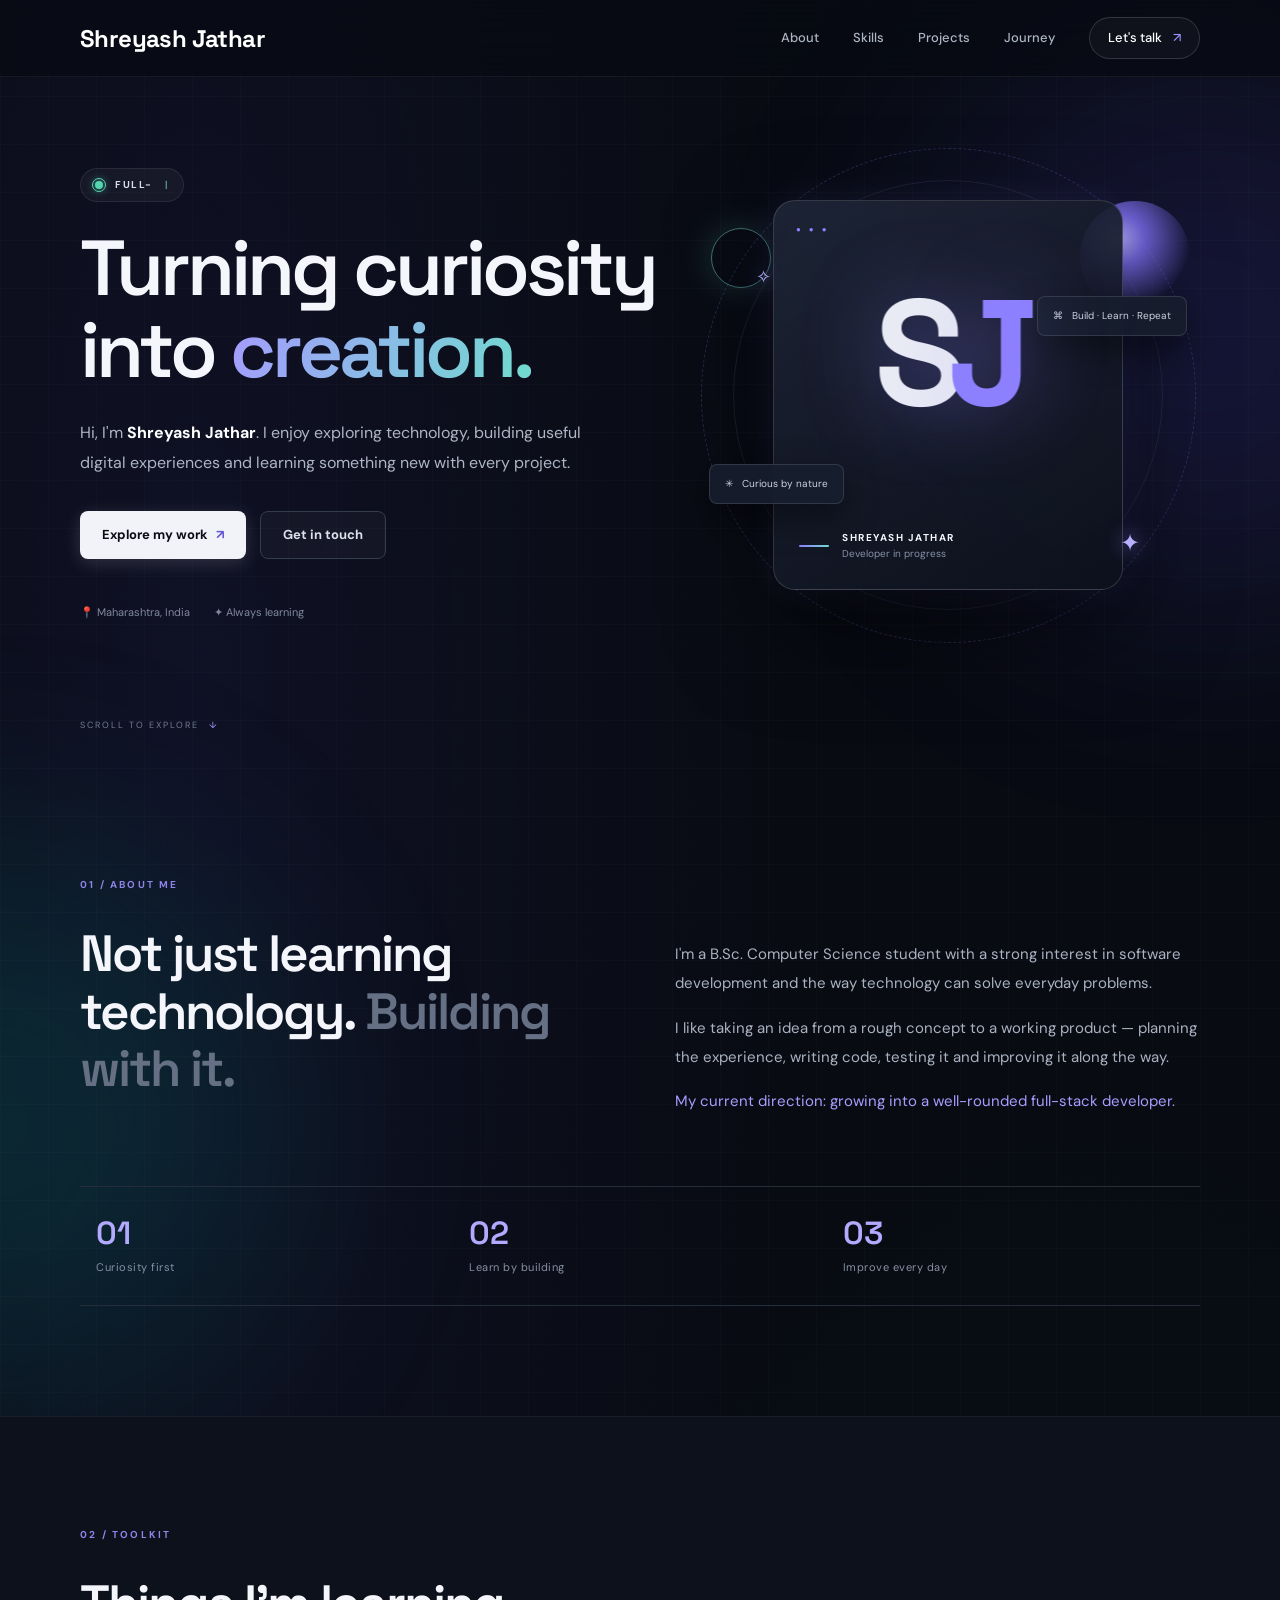
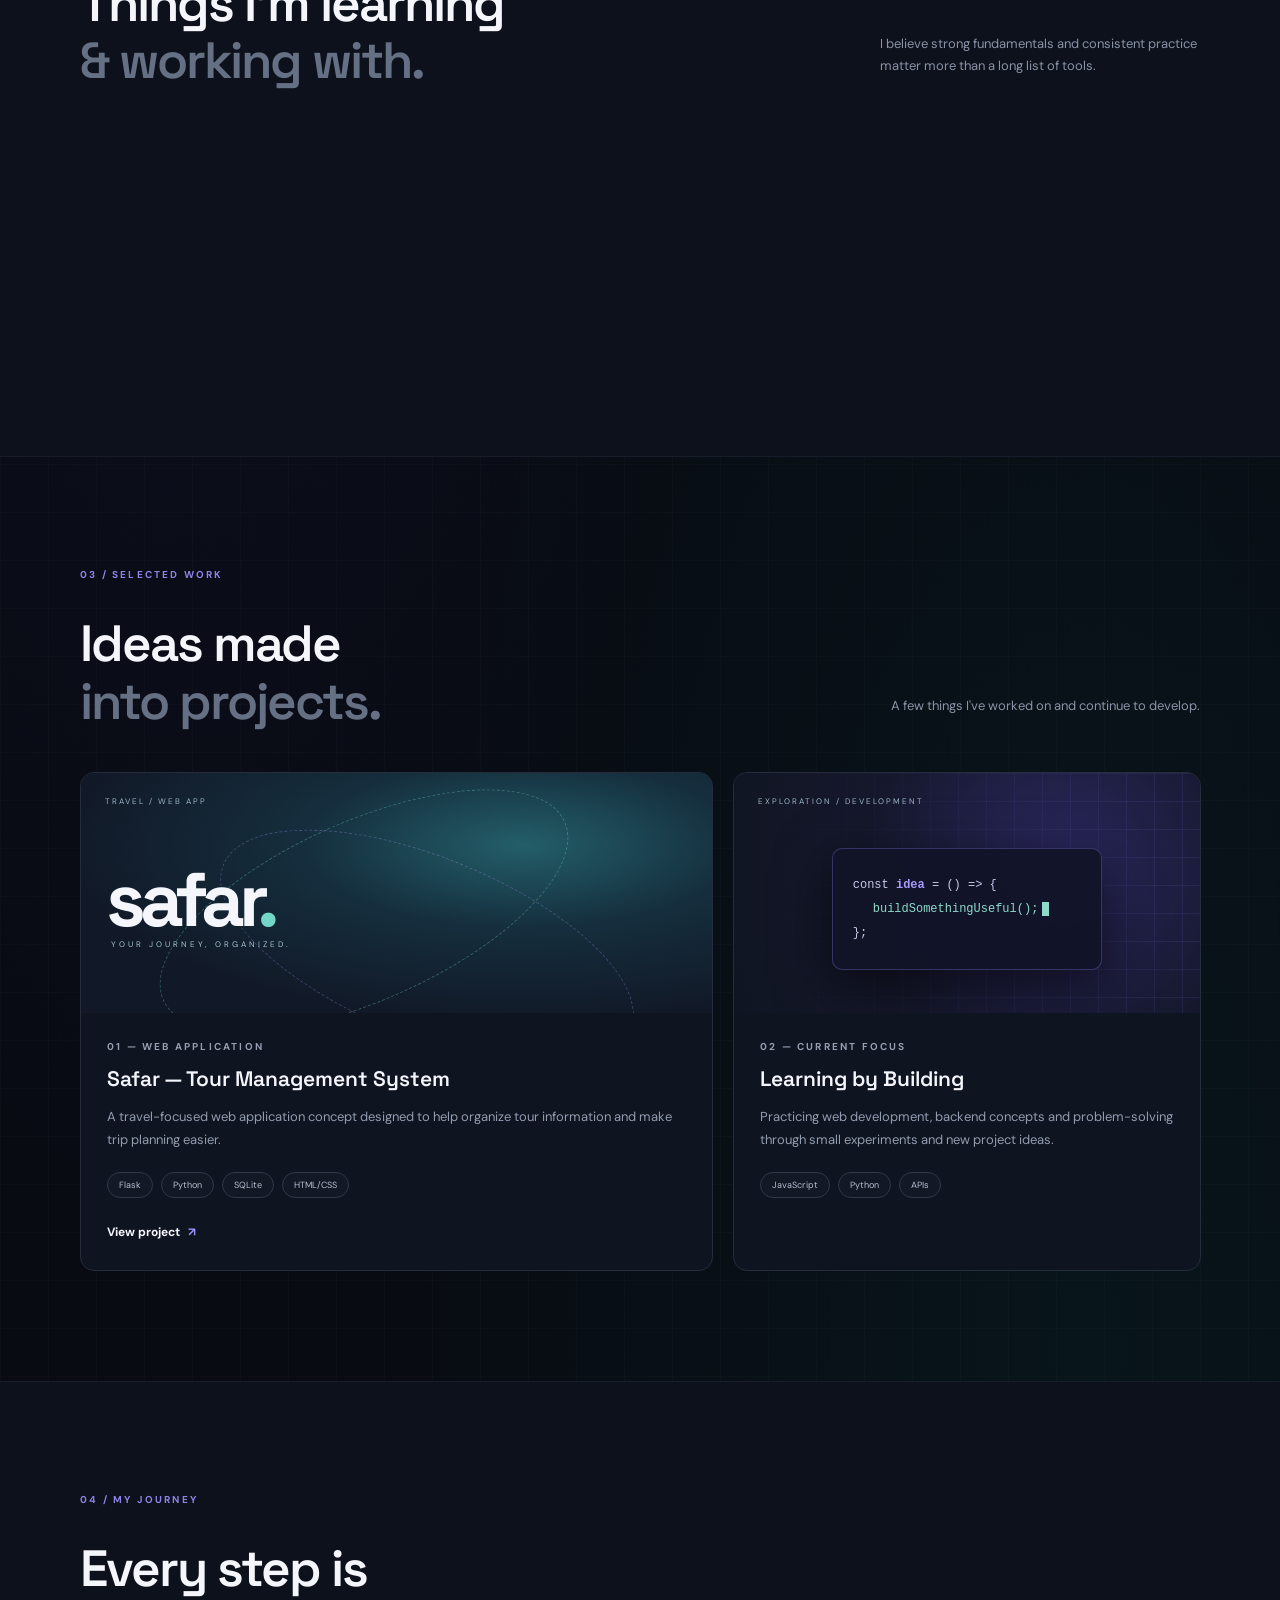
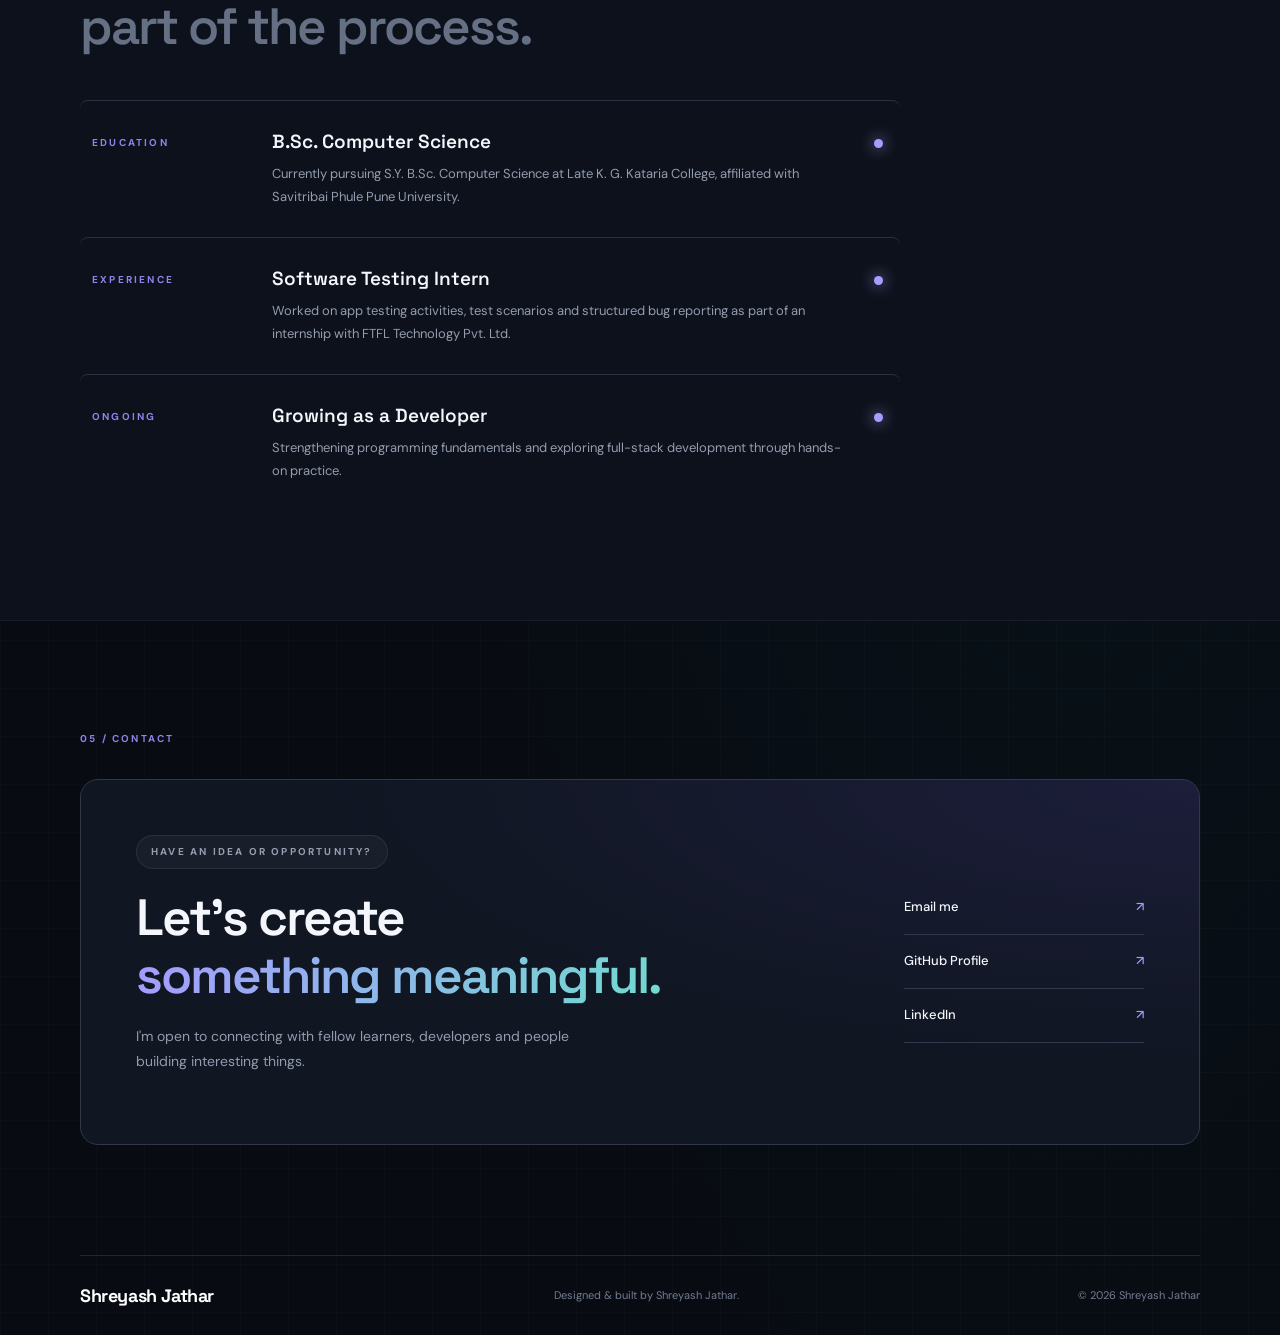
==== commit 7093a83e: "Update brand name to Shreyash Jathar in navbar and footer" ====
--- a/shreyashjathar-portfolio/index.html
+++ b/shreyashjathar-portfolio/index.html
@@ -17,7 +17,7 @@
   <div class="ambient ambient-one"></div><div class="ambient ambient-two"></div>
   <header class="nav-wrap">
     <nav class="nav container">
-      <a class="brand" href="#home">SJ<span>.</span></a>
+      <a class="brand" href="#home">Shreyash Jathar</a>
       <button class="menu-toggle" aria-label="Toggle navigation" aria-expanded="false">☰</button>
       <div class="nav-links">
         <a href="#about">About</a><a href="#skills">Skills</a><a href="#projects">Projects</a>
@@ -113,7 +113,7 @@
     </section>
   </main>
 
-  <footer class="footer container"><a class="brand" href="#home">SJ<span>.</span></a><span>Designed & built by Shreyash Jathar.</span><span>© <span id="year"></span> Shreyash Jathar</span></footer>
+  <footer class="footer container"><a class="brand" href="#home">Shreyash Jathar</a><span>Designed & built by Shreyash Jathar.</span><span>© <span id="year"></span> Shreyash Jathar</span></footer>
   <script src="script.js"></script>
 </body>
 </html>
--- a/shreyashjathar-portfolio/style.css
+++ b/shreyashjathar-portfolio/style.css
@@ -52,6 +52,8 @@
   box-shadow: 0 0 12px rgba(141, 128, 255, 0.6);
   pointer-events: none;
   animation: progressGlow 4s linear infinite;
+  transition: width 0.12s cubic-bezier(0.16, 1, 0.3, 1);
+  will-change: width;
 }
 
 @keyframes progressGlow {
@@ -149,7 +151,19 @@
   backdrop-filter: blur(20px);
   -webkit-backdrop-filter: blur(20px);
   border-bottom: 1px solid rgba(255, 255, 255, 0.06);
-  transition: background 0.35s ease, border-color 0.35s ease, box-shadow 0.35s ease, padding 0.35s ease;
+  transition: background 0.4s ease, border-color 0.4s ease, box-shadow 0.4s ease, padding 0.4s ease;
+  animation: navSlideDown 0.85s cubic-bezier(0.16, 1, 0.3, 1) both;
+}
+
+@keyframes navSlideDown {
+  0% {
+    opacity: 0;
+    transform: translateY(-16px);
+  }
+  100% {
+    opacity: 1;
+    transform: translateY(0);
+  }
 }
 
 .nav-wrap.scrolled {
@@ -166,26 +180,75 @@
 }
 
 .brand {
-  font: 700 27px "Space Grotesk", sans-serif;
-  letter-spacing: -2px;
+  font: 700 24px "Space Grotesk", sans-serif;
+  letter-spacing: -0.6px;
   display: inline-flex;
   align-items: center;
-  transition: transform 0.3s cubic-bezier(0.2, 0.8, 0.2, 1);
+  white-space: nowrap;
+  position: relative;
+  color: #ffffff;
+  background: linear-gradient(125deg, #ffffff 0%, #ffffff 42%, #c2b8ff 68%, #72d9d0 85%, #ffffff 100%);
+  background-size: 250% 100%;
+  -webkit-background-clip: text;
+  background-clip: text;
+  -webkit-text-fill-color: transparent;
+  transition: transform 0.45s cubic-bezier(0.16, 1, 0.3, 1), filter 0.45s cubic-bezier(0.16, 1, 0.3, 1);
+  will-change: transform, filter, background-position;
+  animation: brandShimmer 8s cubic-bezier(0.4, 0, 0.2, 1) infinite;
+}
+
+@keyframes brandShimmer {
+  0%, 100% {
+    background-position: 0% 50%;
+  }
+  50% {
+    background-position: 100% 50%;
+  }
 }
 
 .brand:hover {
-  transform: scale(1.06);
+  transform: translateY(-1.5px) scale(1.025);
+  filter: drop-shadow(0 4px 18px rgba(141, 128, 255, 0.45)) drop-shadow(0 0 30px rgba(114, 217, 208, 0.25));
+}
+
+.brand::after {
+  content: "";
+  position: absolute;
+  bottom: -4px;
+  left: 0;
+  width: 0;
+  height: 2px;
+  background: linear-gradient(90deg, #8d80ff, #72d9d0);
+  border-radius: 2px;
+  box-shadow: 0 0 10px rgba(141, 128, 255, 0.8), 0 0 20px rgba(114, 217, 208, 0.5);
+  transition: width 0.45s cubic-bezier(0.16, 1, 0.3, 1);
+  pointer-events: none;
+}
+
+.brand:hover::after {
+  width: 100%;
 }
 
 .brand span {
-  color: #8d80ff;
   display: inline-block;
-  animation: brandDotPulse 3.5s ease-in-out infinite;
+  margin-left: 1px;
+  background: linear-gradient(135deg, #8d80ff, #72d9d0);
+  -webkit-background-clip: text;
+  -webkit-text-fill-color: transparent;
+  transform-origin: center;
+  will-change: transform, filter;
+  animation: brandDotPulse 3s cubic-bezier(0.4, 0, 0.2, 1) infinite;
 }
 
 @keyframes brandDotPulse {
-  0%, 100% { transform: scale(1); color: #8d80ff; text-shadow: 0 0 10px rgba(141, 128, 255, 0.4); }
-  50% { transform: scale(1.35); color: #72d9d0; text-shadow: 0 0 18px rgba(114, 217, 208, 0.8); }
+  0%, 100% {
+    transform: scale(1);
+    filter: drop-shadow(0 0 6px rgba(141, 128, 255, 0.6));
+  }
+  50% {
+    transform: scale(1.38);
+    filter: drop-shadow(0 0 16px rgba(114, 217, 208, 0.95)) drop-shadow(0 0 24px rgba(141, 128, 255, 0.7));
+  }
 }
 
 .nav-links {
@@ -489,12 +552,23 @@
   animation: cardFloat 8s ease-in-out infinite;
   z-index: 1;
   transform-style: preserve-3d;
-  transition: transform 0.25s cubic-bezier(0.2, 0.8, 0.2, 1), box-shadow 0.5s ease;
+  will-change: transform;
+  transition: box-shadow 0.5s ease;
 }
 
 @keyframes cardFloat {
-  0%, 100% { transform: translateY(0) rotate(-1deg); }
-  50% { transform: translateY(-12px) rotate(1.2deg); }
+  0%, 100% {
+    transform: translate3d(var(--tilt-x, 0px), calc(var(--tilt-y, 0px) + 0px), 0)
+               rotateX(var(--tilt-rx, 0deg))
+               rotateY(var(--tilt-ry, 0deg))
+               rotateZ(-1deg);
+  }
+  50% {
+    transform: translate3d(var(--tilt-x, 0px), calc(var(--tilt-y, 0px) - 12px), 0)
+               rotateX(var(--tilt-rx, 0deg))
+               rotateY(var(--tilt-ry, 0deg))
+               rotateZ(1.2deg);
+  }
 }
 
 .card-top {
@@ -1271,24 +1345,31 @@
 }
 
 .footer .brand {
+  font-size: 18px;
+  letter-spacing: -0.4px;
   color: #fff;
+  background: none;
+  -webkit-text-fill-color: #fff;
+  animation: none;
+  filter: none;
+}
+
+.footer .brand::after {
+  display: none;
 }
 
 /* --- Staggered Scroll Reveal System --- */
 .reveal {
   opacity: 0;
-  transform: translateY(32px) scale(0.985);
-  filter: blur(6px);
-  transition: opacity 0.85s cubic-bezier(0.2, 0.7, 0.2, 1),
-              transform 0.85s cubic-bezier(0.2, 0.7, 0.2, 1),
-              filter 0.85s cubic-bezier(0.2, 0.7, 0.2, 1);
-  will-change: opacity, transform, filter;
+  transform: translateY(28px);
+  transition: opacity 0.85s cubic-bezier(0.16, 1, 0.3, 1),
+              transform 0.85s cubic-bezier(0.16, 1, 0.3, 1);
+  will-change: opacity, transform;
 }
 
 .reveal.visible {
   opacity: 1;
-  transform: translateY(0) scale(1);
-  filter: blur(0);
+  transform: translateY(0);
 }
 
 .skill-card.reveal:nth-child(2),
@@ -1314,6 +1395,7 @@
   pointer-events: none;
   z-index: 9999;
   transform: translate3d(-100px, -100px, 0);
+  will-change: transform;
   transition: opacity 0.3s ease;
 }
 
@@ -1429,6 +1511,11 @@
 }
 
 @media (max-width: 520px) {
+  .brand {
+    font-size: 20px;
+    letter-spacing: -0.4px;
+  }
+
   .container {
     width: min(100% - 34px, 1120px);
   }
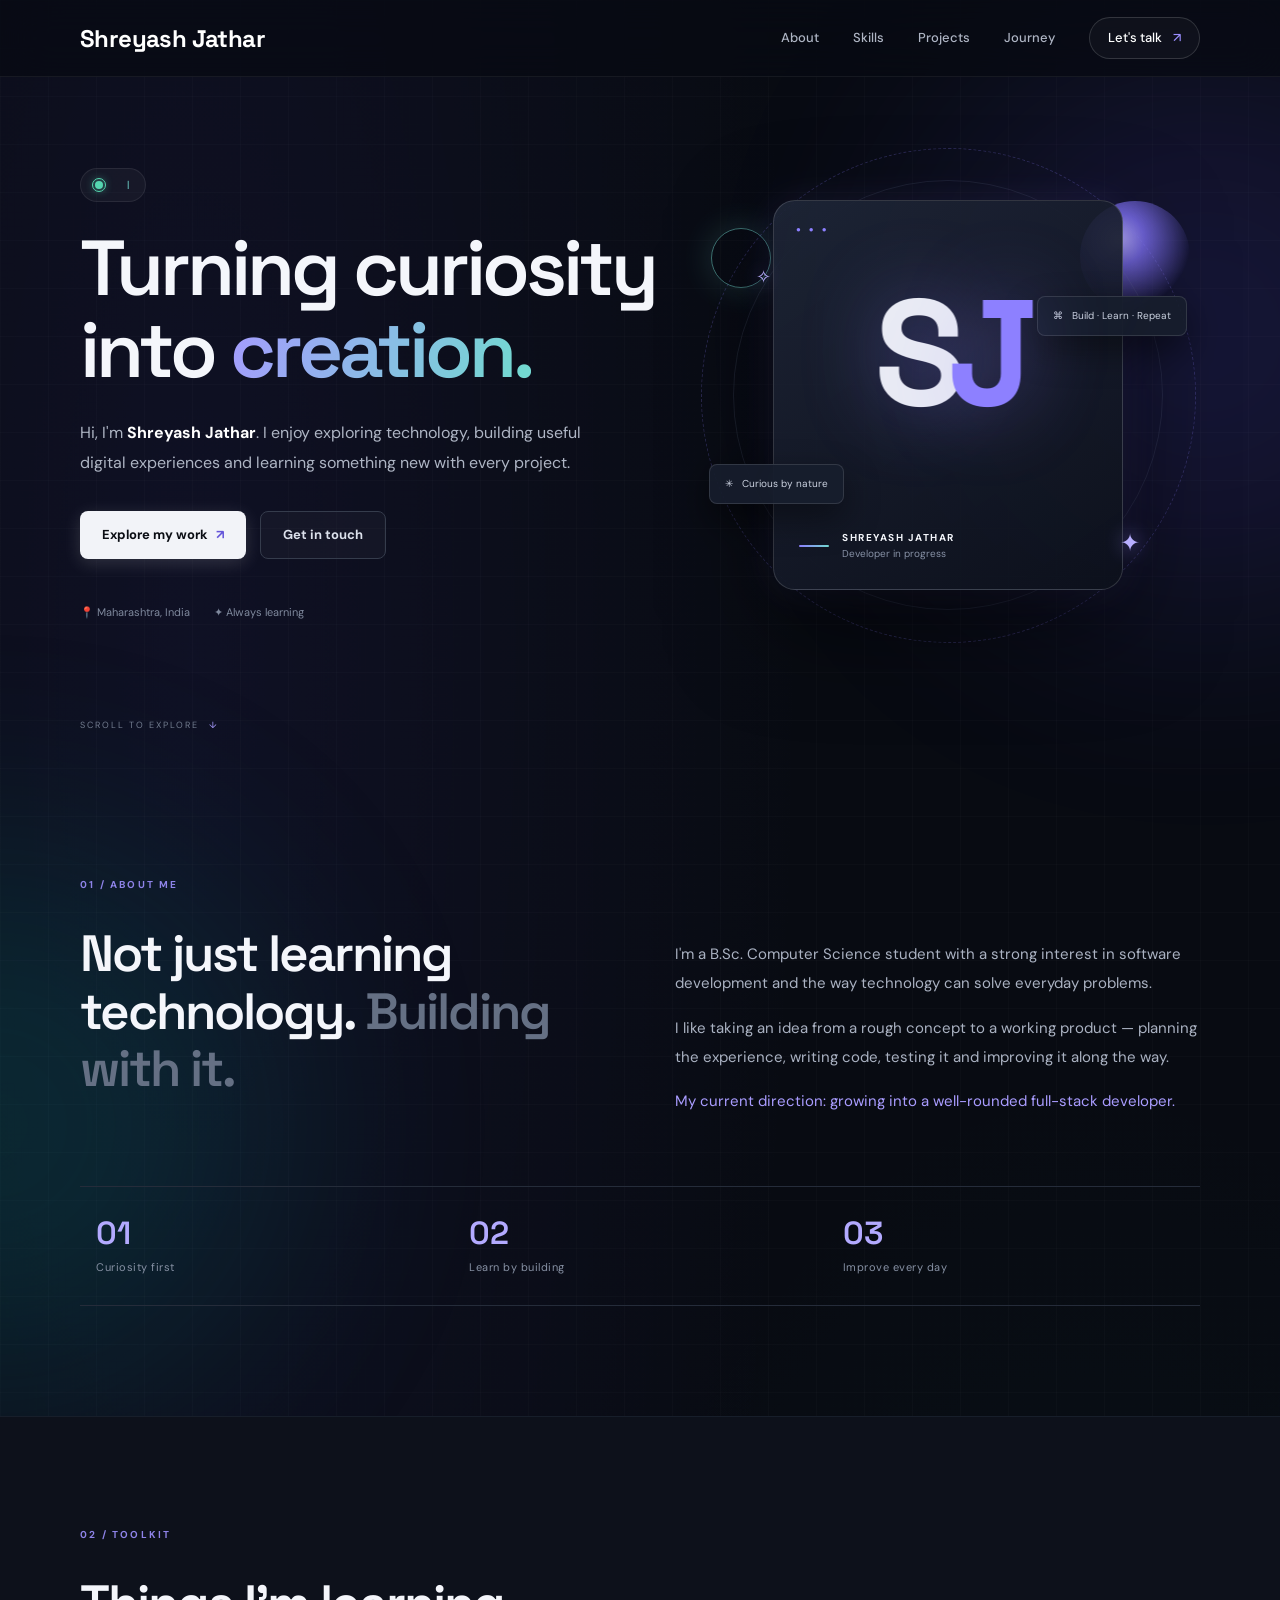
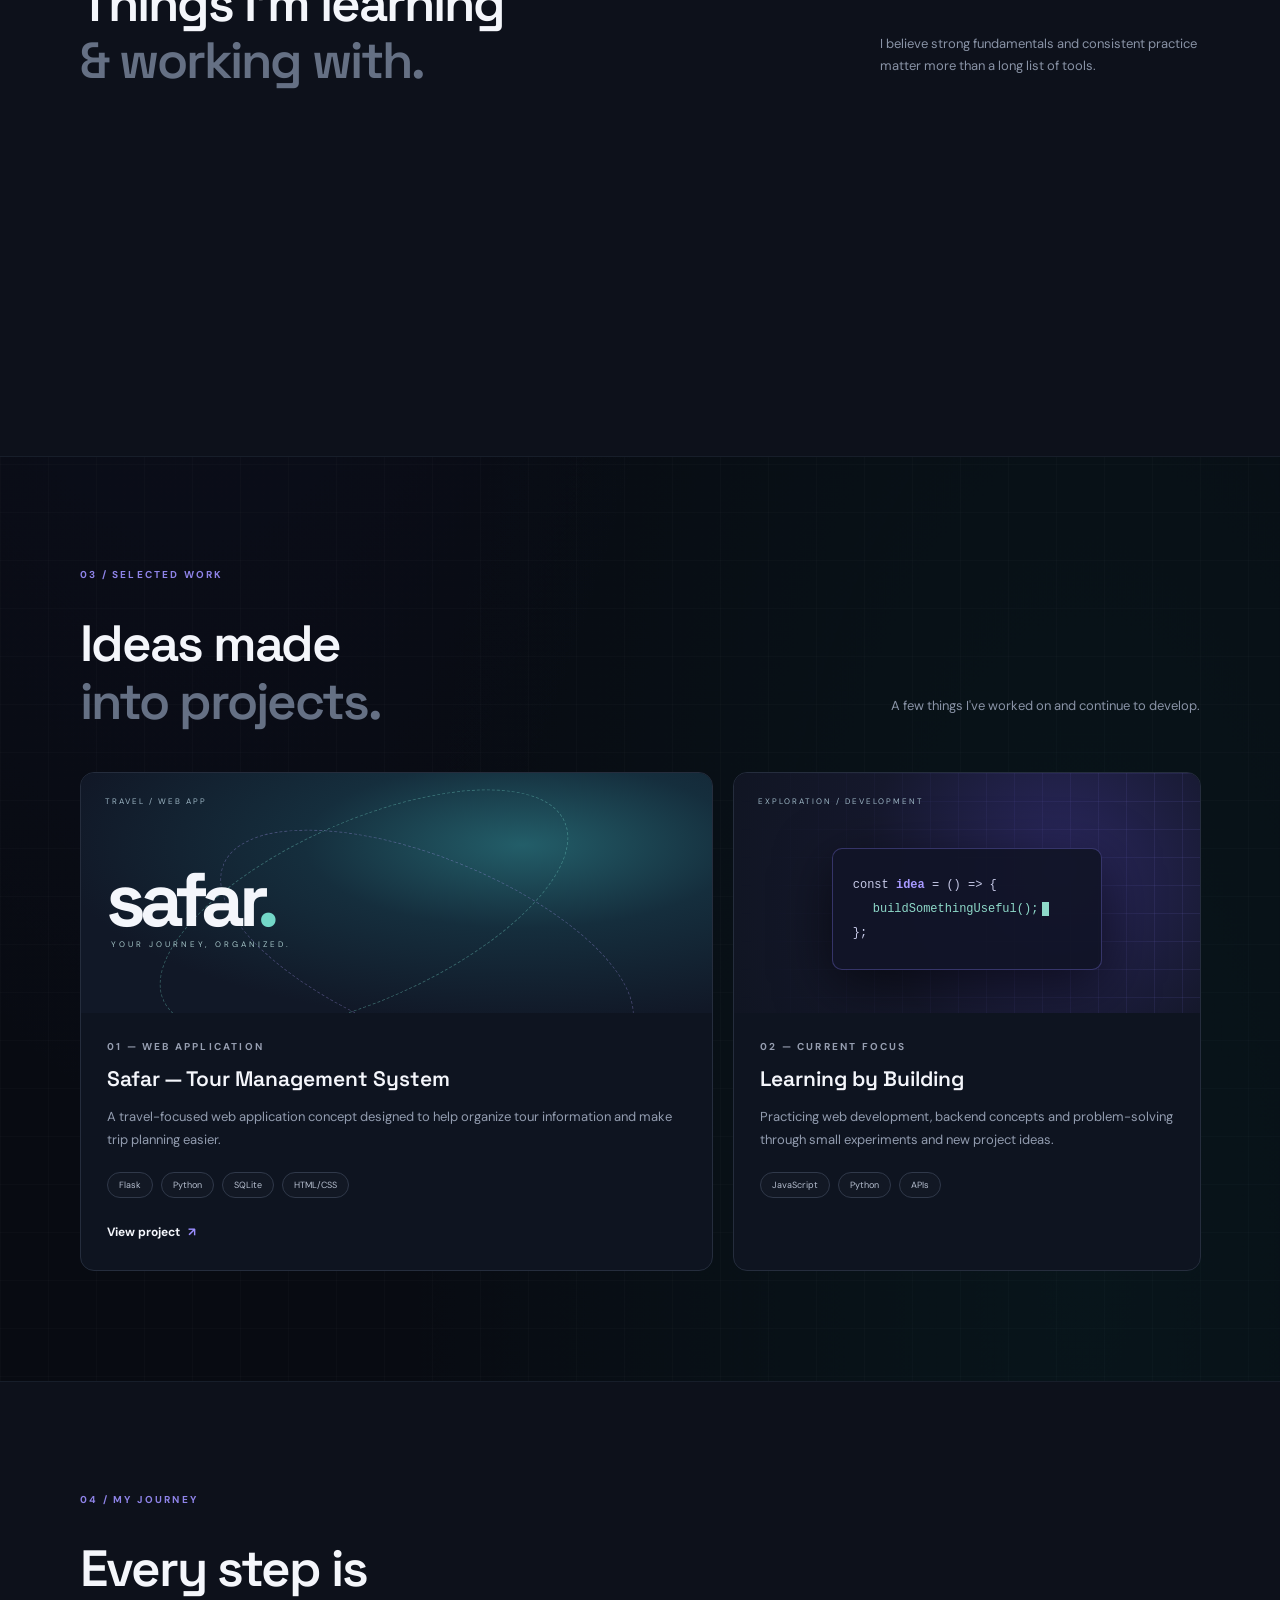
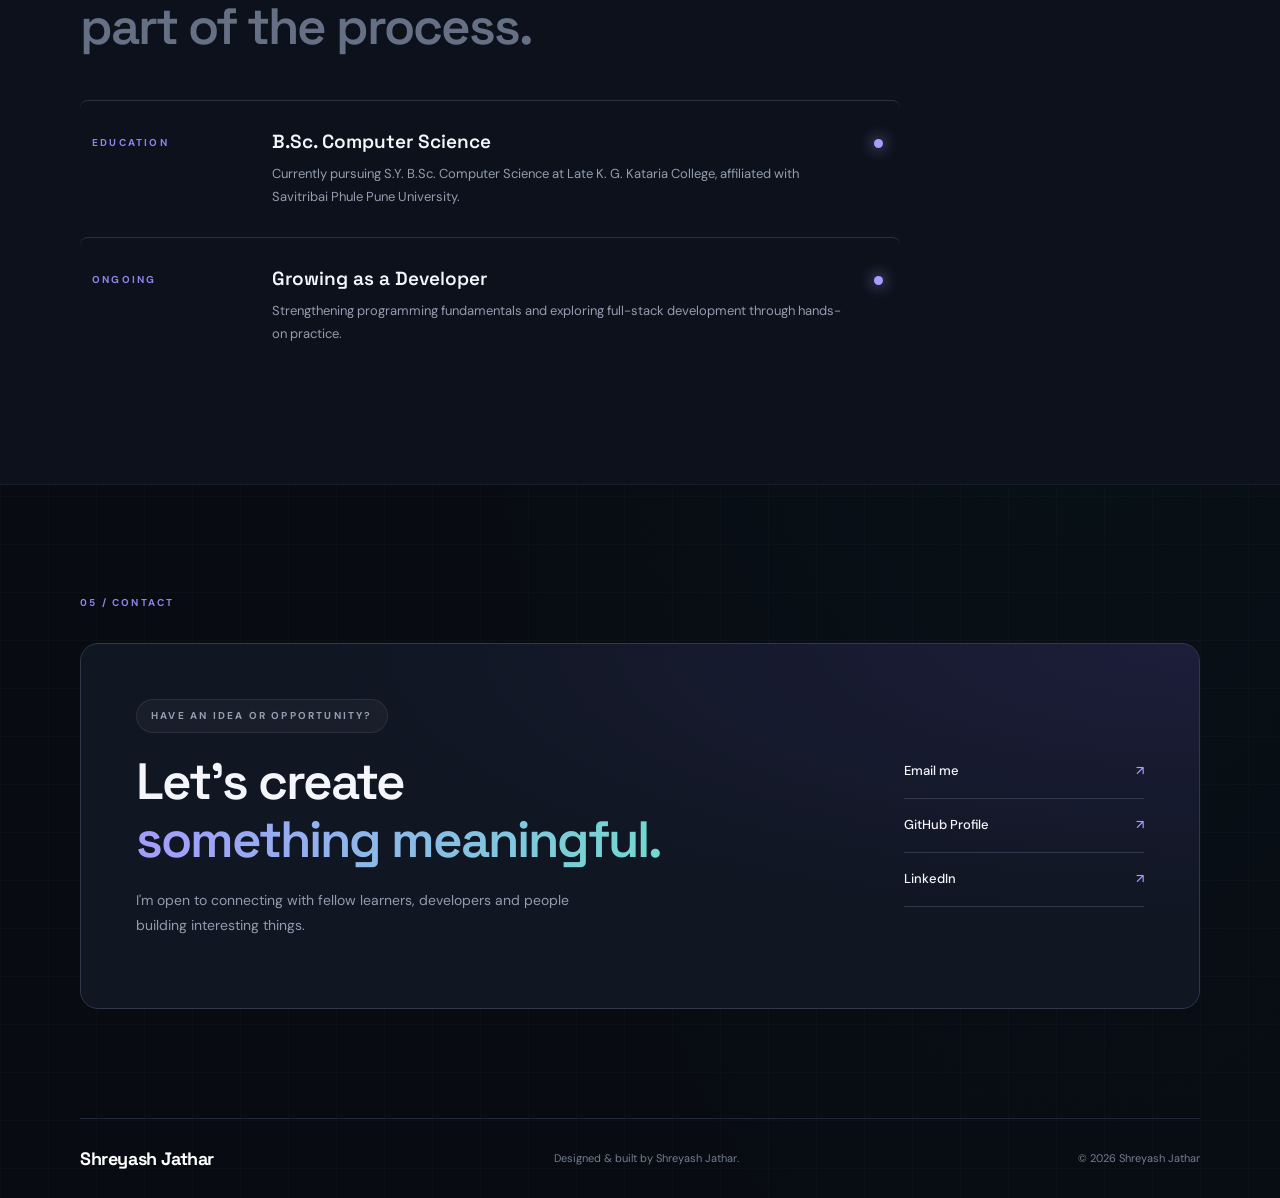
==== commit fa829527: "Remove Software Testing Intern experience from journey timeline" ====
--- a/shreyashjathar-portfolio/index.html
+++ b/shreyashjathar-portfolio/index.html
@@ -101,7 +101,6 @@
         <div class="section-heading"><h2>Every step is<br><span class="muted">part of the process.</span></h2></div>
         <div class="timeline">
           <div class="timeline-item reveal"><div class="timeline-year">EDUCATION</div><div><h3>B.Sc. Computer Science</h3><p>Currently pursuing S.Y. B.Sc. Computer Science at Late K. G. Kataria College, affiliated with Savitribai Phule Pune University.</p></div><span class="timeline-dot"></span></div>
-          <div class="timeline-item reveal"><div class="timeline-year">EXPERIENCE</div><div><h3>Software Testing Intern</h3><p>Worked on app testing activities, test scenarios and structured bug reporting as part of an internship with FTFL Technology Pvt. Ltd.</p></div><span class="timeline-dot"></span></div>
           <div class="timeline-item reveal"><div class="timeline-year">ONGOING</div><div><h3>Growing as a Developer</h3><p>Strengthening programming fundamentals and exploring full-stack development through hands-on practice.</p></div><span class="timeline-dot"></span></div>
         </div>
       </div>
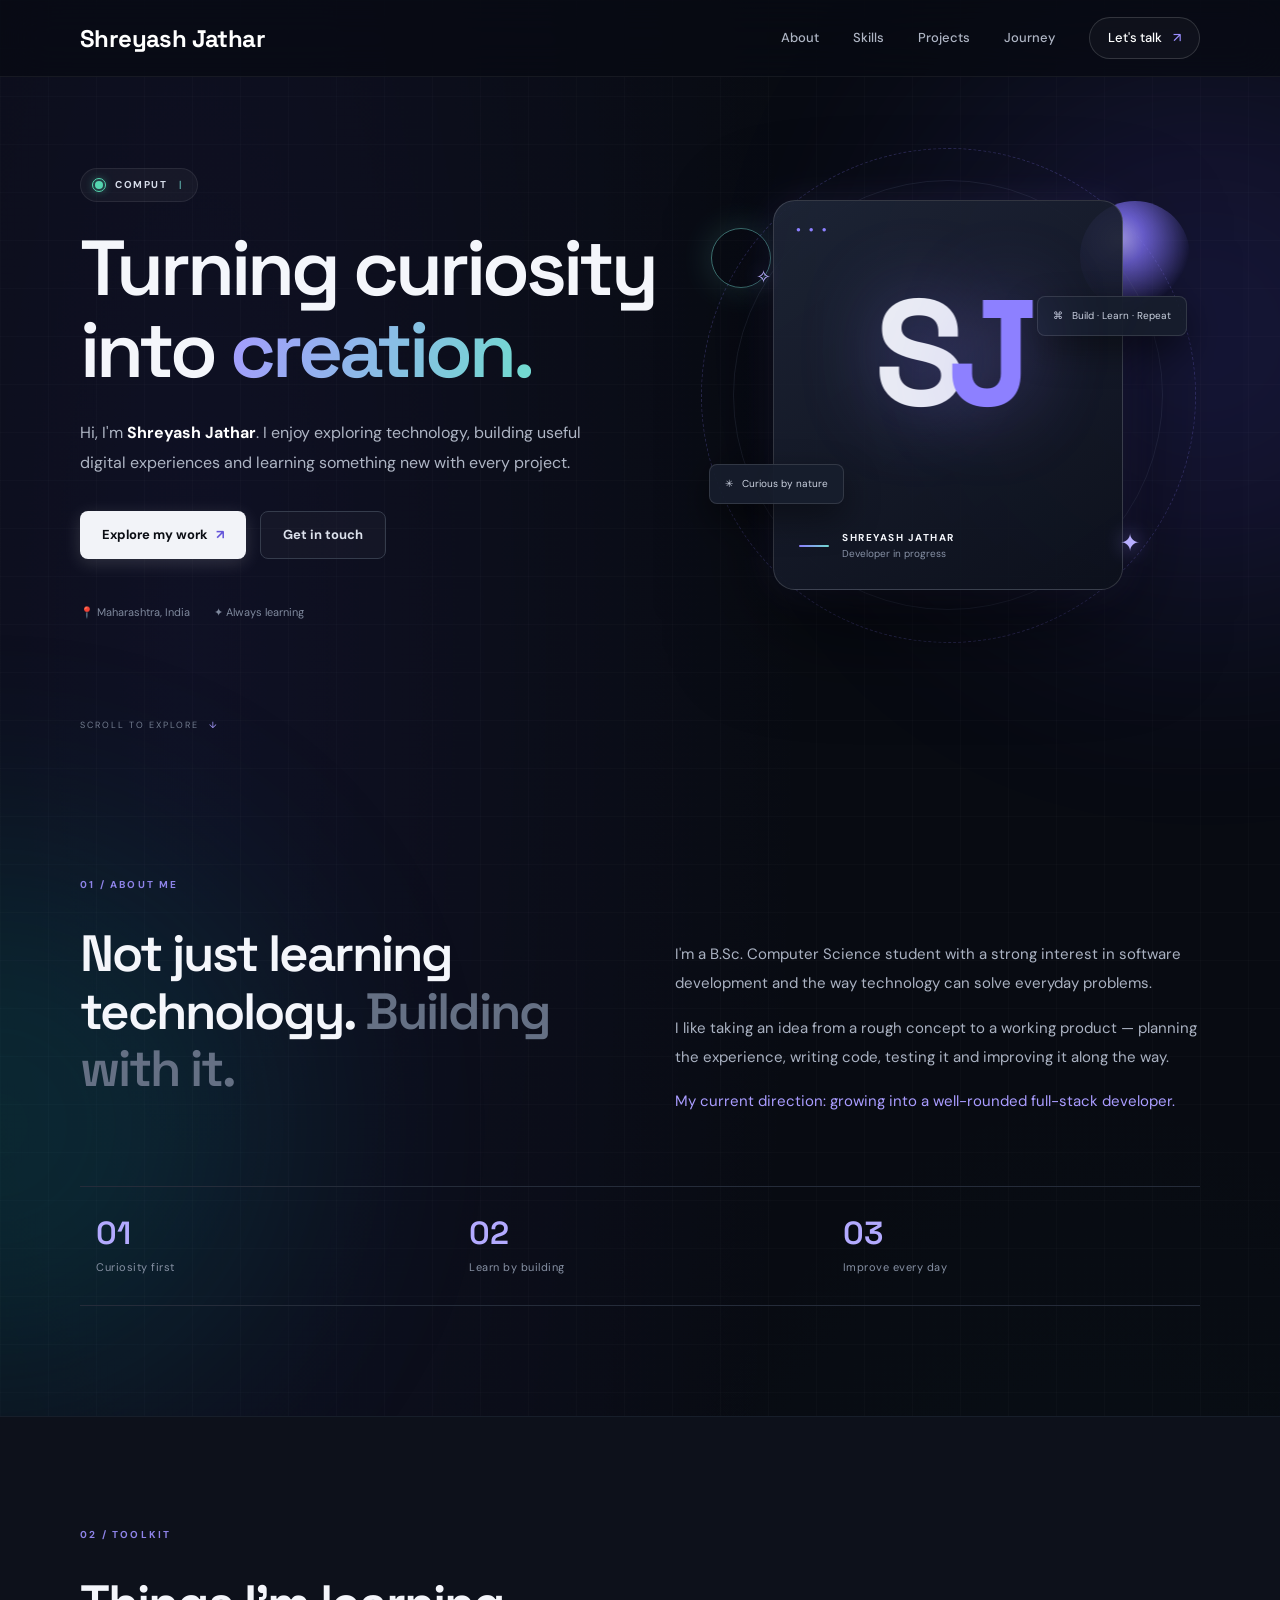
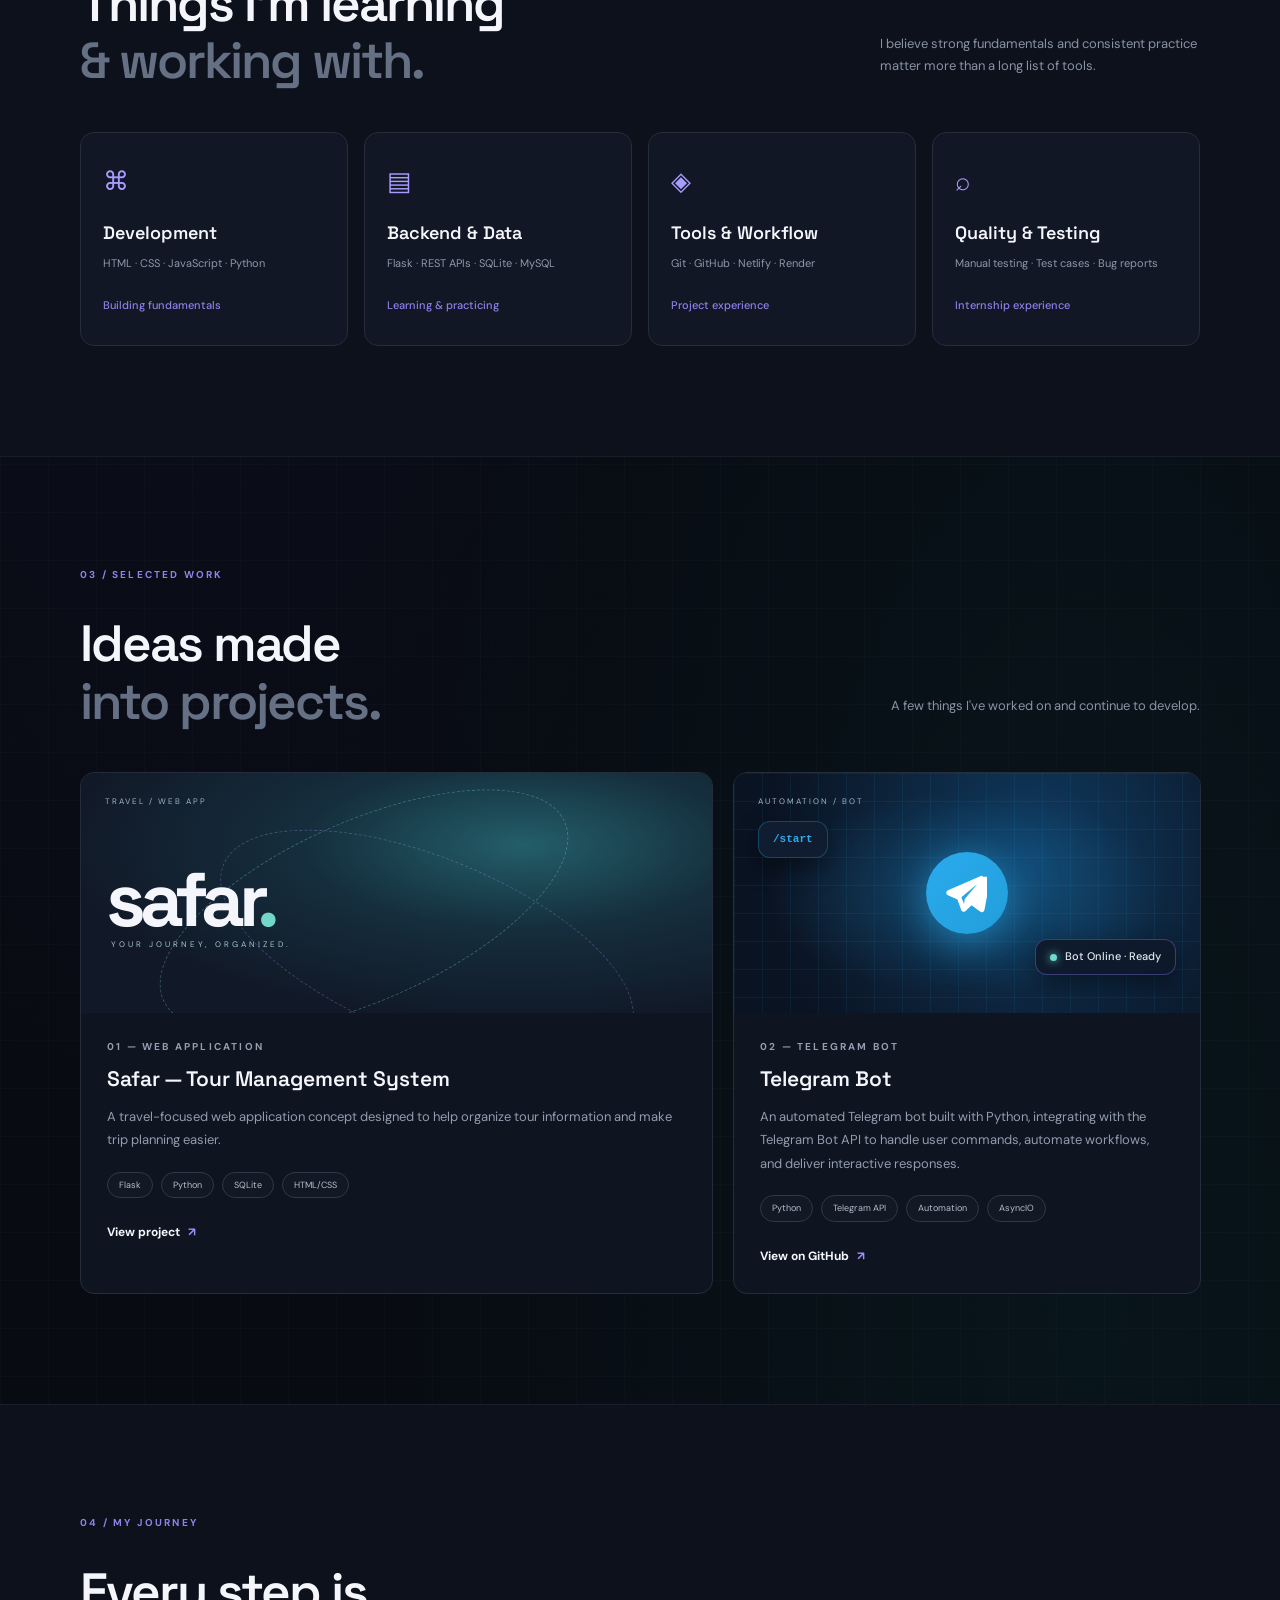
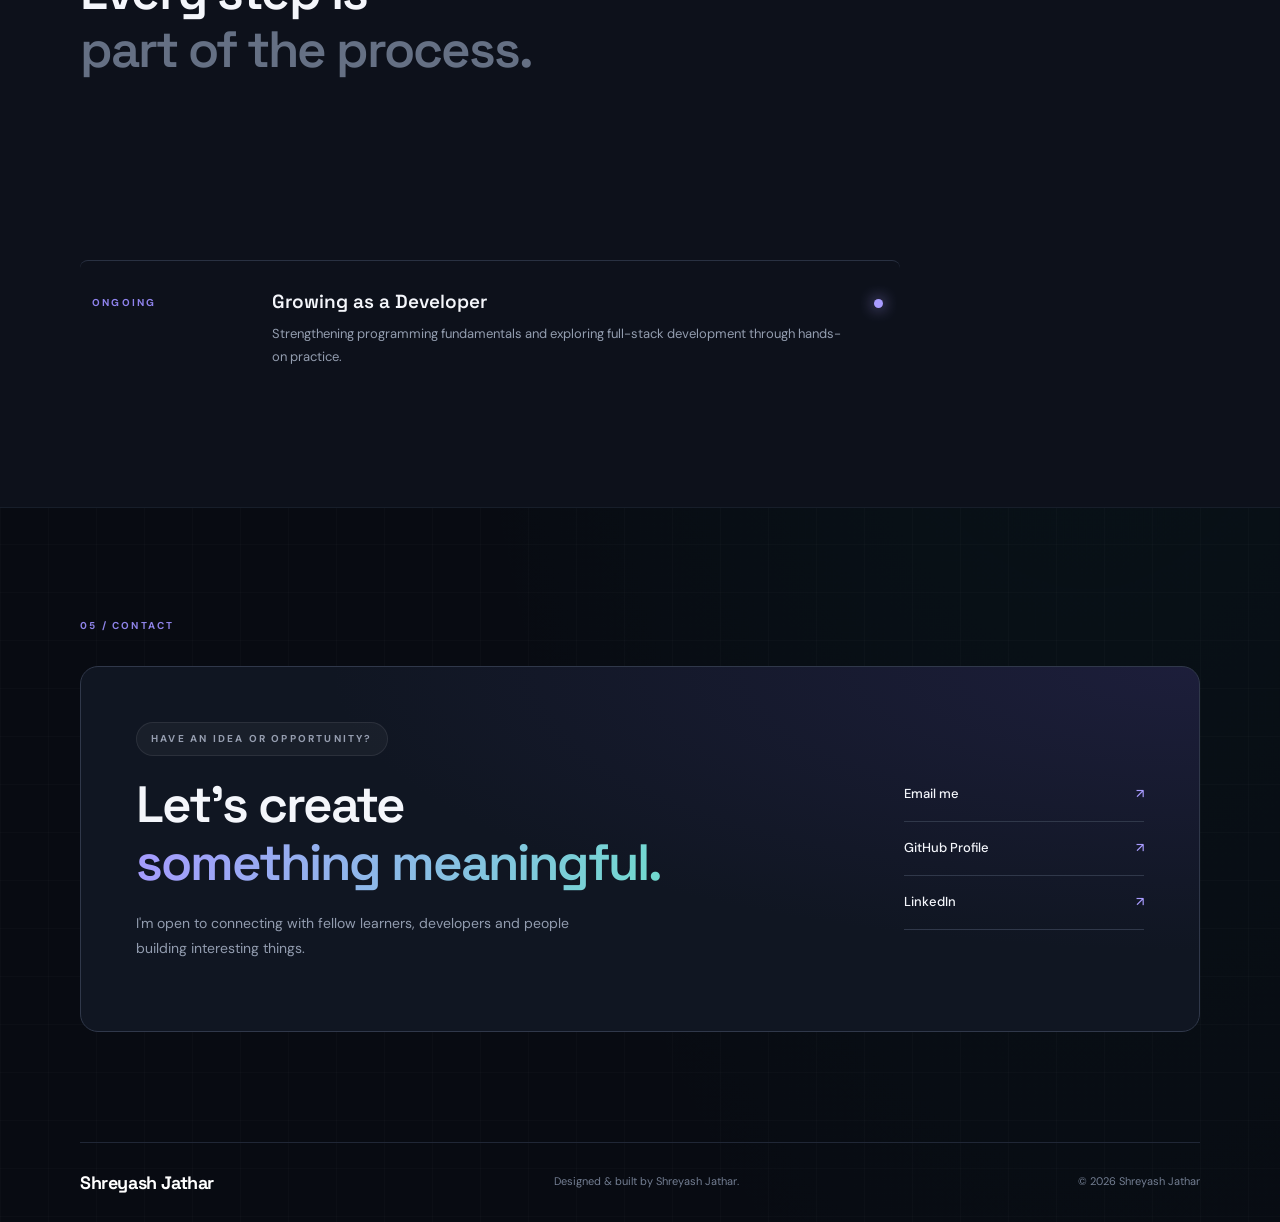
==== commit 33e0aaeb: "Add Telegram Bot project card with bespoke visual artwork and styling" ====
--- a/shreyashjathar-portfolio/index.html
+++ b/shreyashjathar-portfolio/index.html
@@ -89,8 +89,31 @@
           <div class="project-info"><div class="project-meta">01 — WEB APPLICATION</div><h3>Safar — Tour Management System</h3><p>A travel-focused web application concept designed to help organize tour information and make trip planning easier.</p><div class="tags"><span>Flask</span><span>Python</span><span>SQLite</span><span>HTML/CSS</span></div><a class="text-link" href="https://safar-by-sh.netlify.app/" target="_blank" rel="noreferrer">View project <span>↗</span></a></div>
         </article>
         <article class="project-card reveal">
-          <div class="project-art concept-art"><div class="grid-glow"></div><div class="code-window"><div>const <b>idea</b> = () =&gt; {</div><div class="indent">buildSomethingUseful();<span class="code-cursor" aria-hidden="true"></span></div><div>};</div></div><span class="art-label">EXPLORATION / DEVELOPMENT</span></div>
-          <div class="project-info"><div class="project-meta">02 — CURRENT FOCUS</div><h3>Learning by Building</h3><p>Practicing web development, backend concepts and problem-solving through small experiments and new project ideas.</p><div class="tags"><span>JavaScript</span><span>Python</span><span>APIs</span></div></div>
+          <div class="project-art telegram-art">
+            <div class="telegram-glow"></div>
+            <div class="telegram-circle">
+              <svg class="telegram-icon" viewBox="0 0 24 24" fill="none" xmlns="http://www.w3.org/2000/svg">
+                <path d="M21.928 2.537a1.5 1.5 0 0 0-1.637-.282L2.738 9.94a1.5 1.5 0 0 0-.083 2.766l5.222 2.238 2.067 5.787a1.5 1.5 0 0 0 2.532.441l3.08-3.08 4.67 3.502a1.5 1.5 0 0 0 2.378-.908l3.16-16.5a1.5 1.5 0 0 0-1.836-1.649zM10.02 13.79l8.69-7.24-6.85 8.22-.38 2.67-1.46-3.65z" fill="currentColor"/>
+              </svg>
+            </div>
+            <span class="art-label">AUTOMATION / BOT</span>
+            <div class="telegram-chat-bubble bubble-one">
+              <span class="bubble-cmd">/start</span>
+            </div>
+            <div class="telegram-chat-bubble bubble-two">
+              <span class="bot-status-dot"></span>
+              <span>Bot Online &middot; Ready</span>
+            </div>
+          </div>
+          <div class="project-info">
+            <div class="project-meta">02 — TELEGRAM BOT</div>
+            <h3>Telegram Bot</h3>
+            <p>An automated Telegram bot built with Python, integrating with the Telegram Bot API to handle user commands, automate workflows, and deliver interactive responses.</p>
+            <div class="tags">
+              <span>Python</span><span>Telegram API</span><span>Automation</span><span>AsyncIO</span>
+            </div>
+            <a class="text-link" href="https://github.com/ShreyashJathar" target="_blank" rel="noreferrer">View on GitHub <span>↗</span></a>
+          </div>
         </article>
       </div>
     </section>
--- a/shreyashjathar-portfolio/style.css
+++ b/shreyashjathar-portfolio/style.css
@@ -1102,6 +1102,123 @@
   background: radial-gradient(circle at 70% 40%, #2b2860, #15182c 55%, #101522);
 }
 
+.telegram-art {
+  background: radial-gradient(circle at 65% 35%, #0f3d64 0%, #0d243c 45%, #0a1322 80%);
+  display: flex;
+  align-items: center;
+  justify-content: center;
+  position: relative;
+}
+
+.telegram-glow {
+  position: absolute;
+  inset: 0;
+  background-image: 
+    radial-gradient(ellipse at 50% 50%, rgba(42, 171, 238, 0.22), transparent 60%),
+    linear-gradient(rgba(42, 171, 238, 0.08) 1px, transparent 1px),
+    linear-gradient(90deg, rgba(42, 171, 238, 0.08) 1px, transparent 1px);
+  background-size: 100% 100%, 28px 28px, 28px 28px;
+}
+
+.telegram-circle {
+  width: 82px;
+  height: 82px;
+  border-radius: 50%;
+  background: linear-gradient(135deg, #2AABEE 0%, #229ED9 100%);
+  display: flex;
+  align-items: center;
+  justify-content: center;
+  box-shadow: 0 10px 35px rgba(42, 171, 238, 0.45), 0 0 60px rgba(42, 171, 238, 0.25);
+  position: relative;
+  z-index: 2;
+  transition: transform 0.4s cubic-bezier(0.16, 1, 0.3, 1), box-shadow 0.4s ease;
+  animation: telegramFloat 6s ease-in-out infinite;
+}
+
+.project-card:hover .telegram-circle {
+  transform: scale(1.1) rotate(-4deg);
+  box-shadow: 0 15px 45px rgba(42, 171, 238, 0.65), 0 0 80px rgba(42, 171, 238, 0.4);
+}
+
+@keyframes telegramFloat {
+  0%, 100% {
+    transform: translateY(0);
+  }
+  50% {
+    transform: translateY(-8px);
+  }
+}
+
+.telegram-icon {
+  width: 44px;
+  height: 44px;
+  color: #ffffff;
+  margin-left: -3px;
+  margin-top: 1px;
+}
+
+.telegram-chat-bubble {
+  position: absolute;
+  padding: 8px 14px;
+  border-radius: 12px;
+  font-size: 11px;
+  font-weight: 500;
+  backdrop-filter: blur(10px);
+  -webkit-backdrop-filter: blur(10px);
+  z-index: 3;
+  transition: transform 0.4s cubic-bezier(0.16, 1, 0.3, 1);
+}
+
+.bubble-one {
+  top: 48px;
+  left: 24px;
+  background: rgba(18, 30, 49, 0.88);
+  border: 1px solid rgba(42, 171, 238, 0.3);
+  color: #72d9d0;
+  box-shadow: 0 10px 25px rgba(0, 0, 0, 0.4);
+}
+
+.bubble-two {
+  bottom: 38px;
+  right: 24px;
+  background: rgba(15, 25, 42, 0.92);
+  border: 1px solid rgba(141, 128, 255, 0.35);
+  color: #e2e8f0;
+  display: flex;
+  align-items: center;
+  gap: 8px;
+  box-shadow: 0 10px 25px rgba(0, 0, 0, 0.4);
+}
+
+.project-card:hover .bubble-one {
+  transform: translateY(-4px) translateX(-3px);
+}
+
+.project-card:hover .bubble-two {
+  transform: translateY(4px) translateX(3px);
+}
+
+.bubble-cmd {
+  font-family: monospace;
+  font-weight: 700;
+  color: #2AABEE;
+}
+
+.bot-status-dot {
+  width: 7px;
+  height: 7px;
+  border-radius: 50%;
+  background: #72d9d0;
+  box-shadow: 0 0 8px #72d9d0;
+  display: inline-block;
+  animation: botDotPulse 2s ease-in-out infinite;
+}
+
+@keyframes botDotPulse {
+  0%, 100% { opacity: 0.6; transform: scale(0.9); }
+  50% { opacity: 1; transform: scale(1.2); }
+}
+
 .grid-glow {
   position: absolute;
   inset: 0;
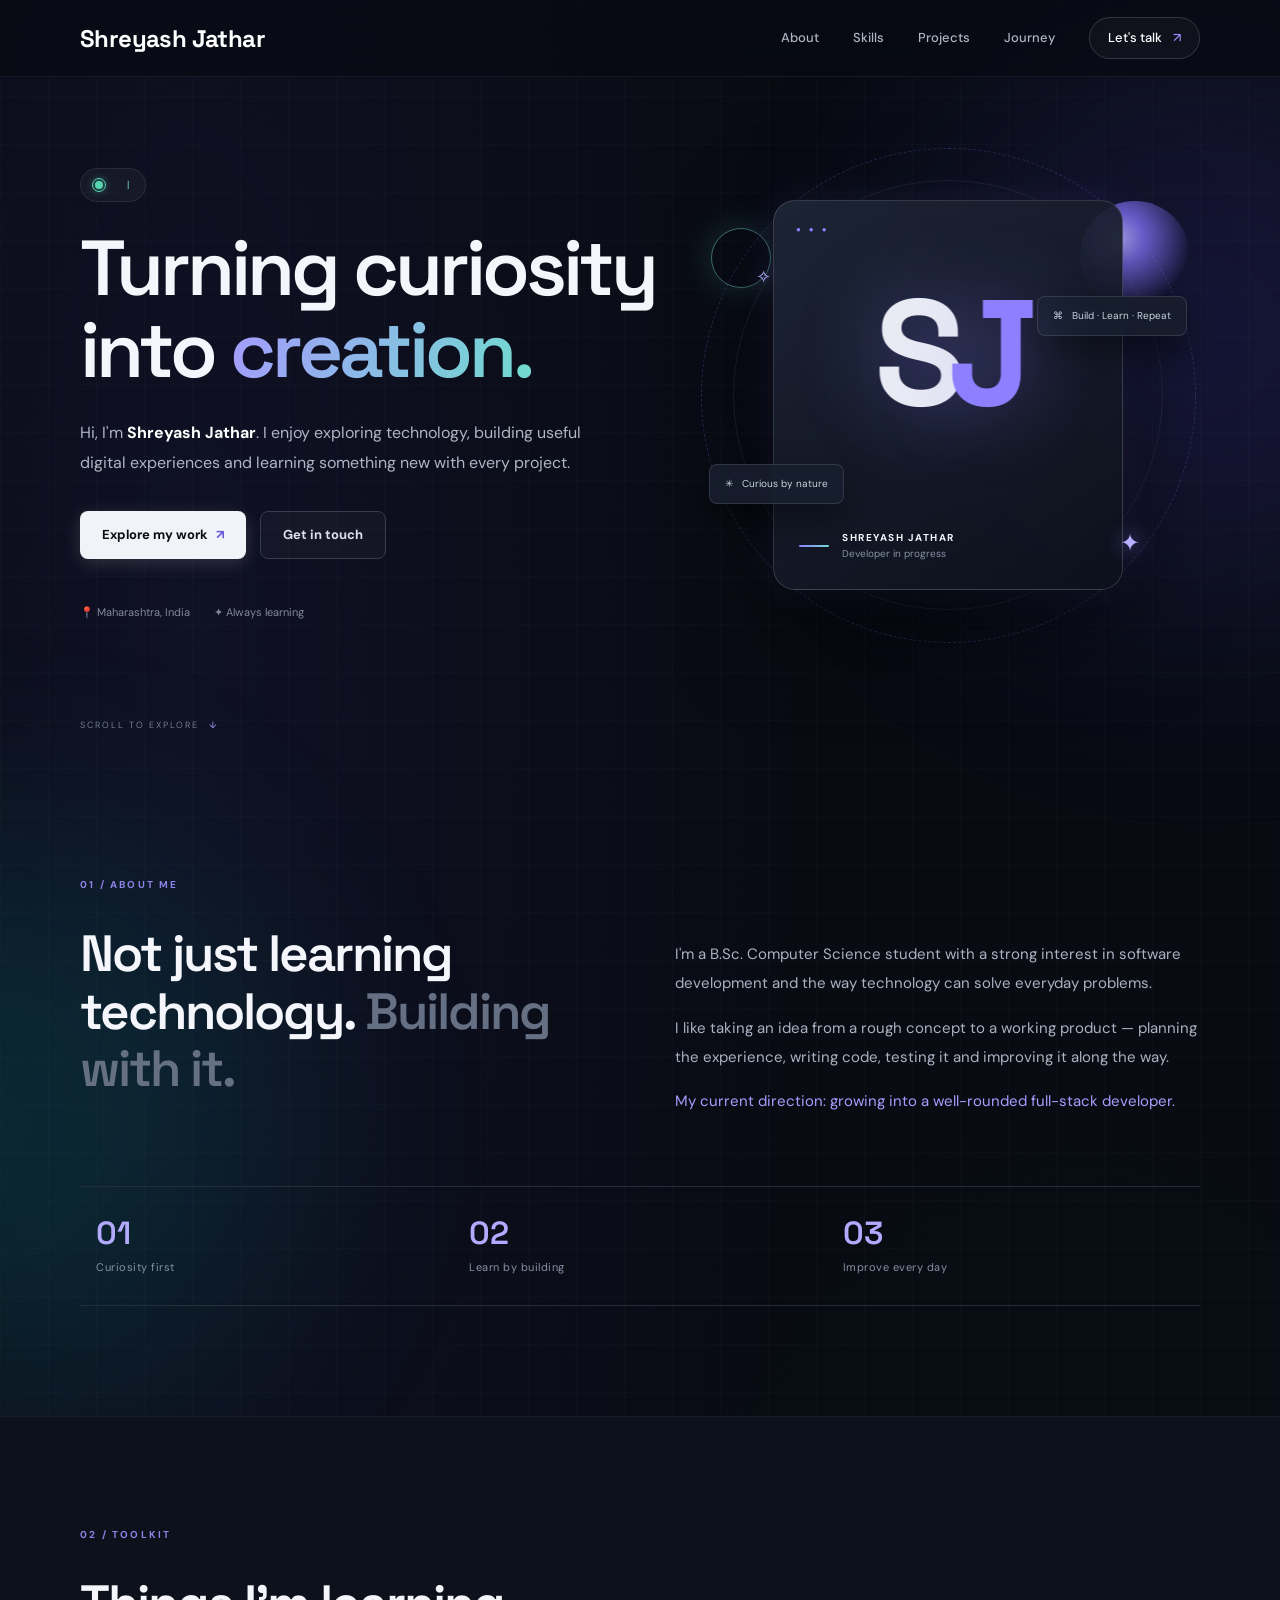
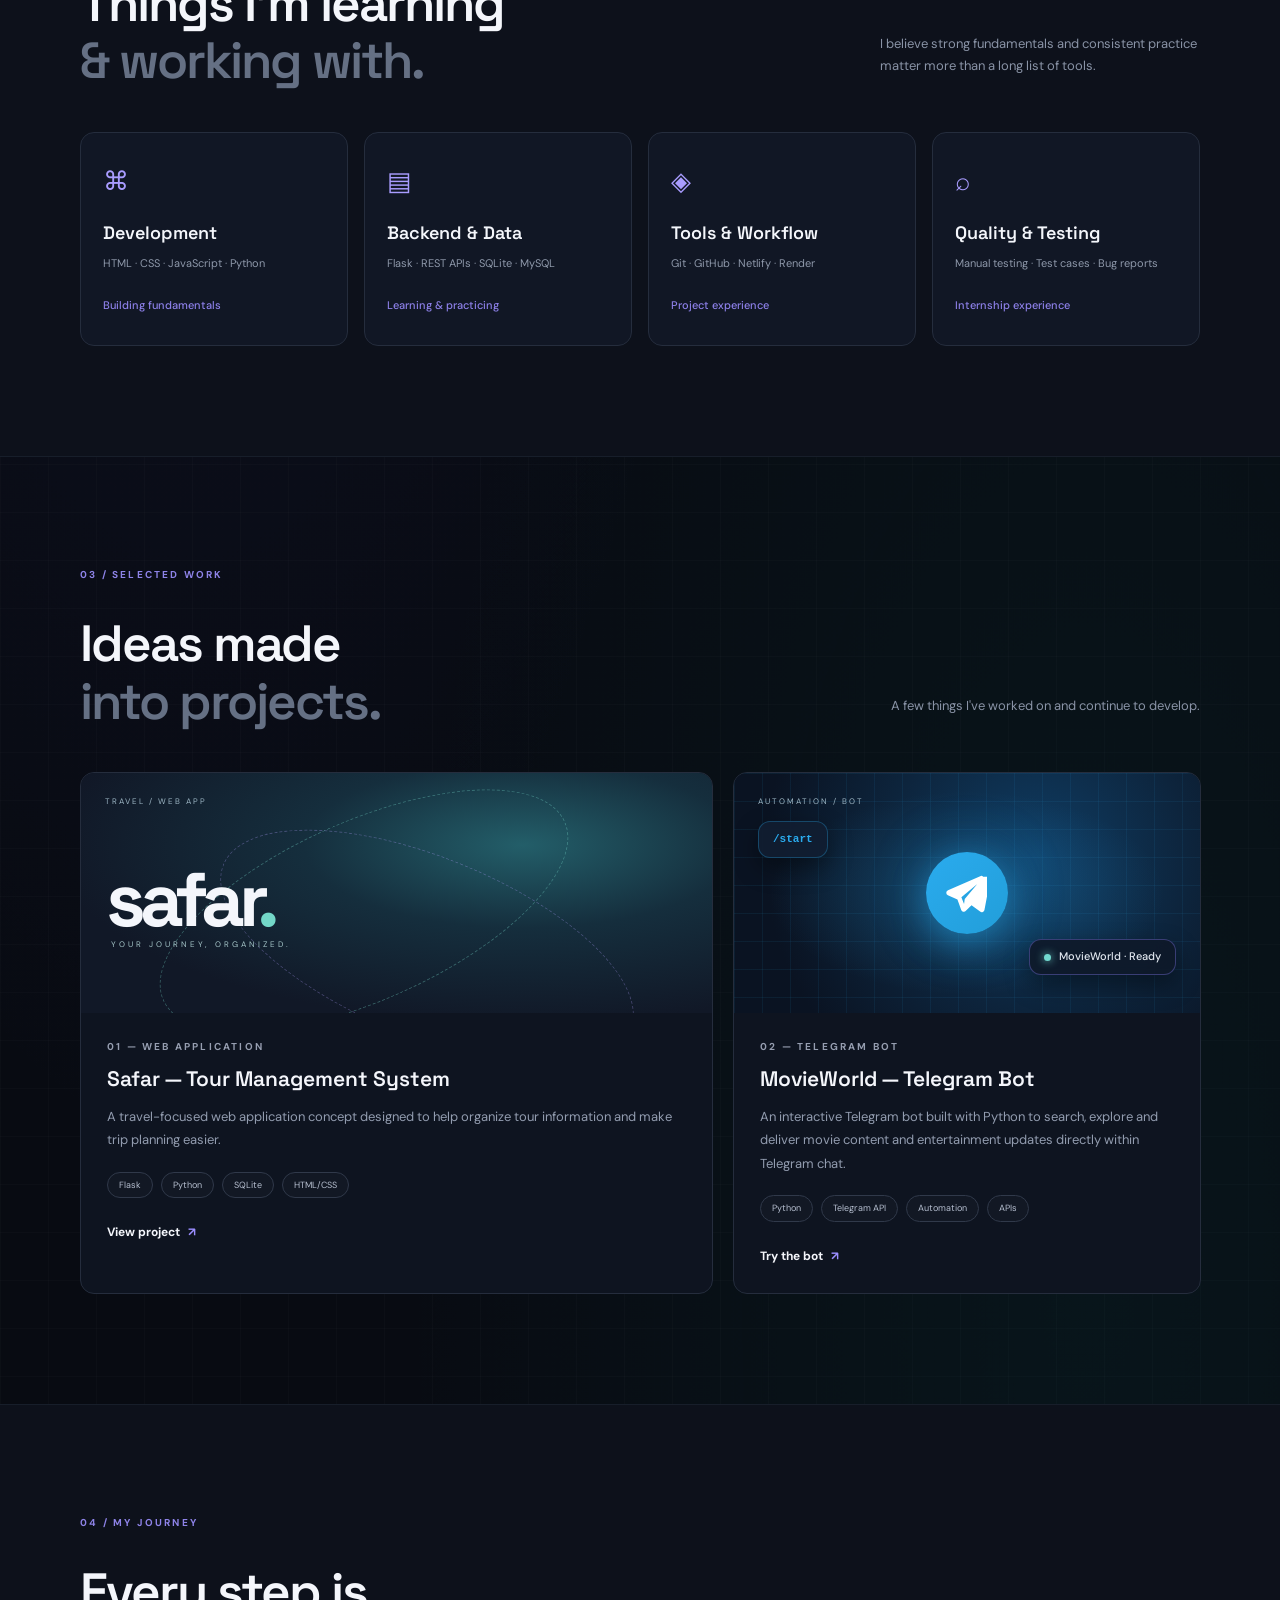
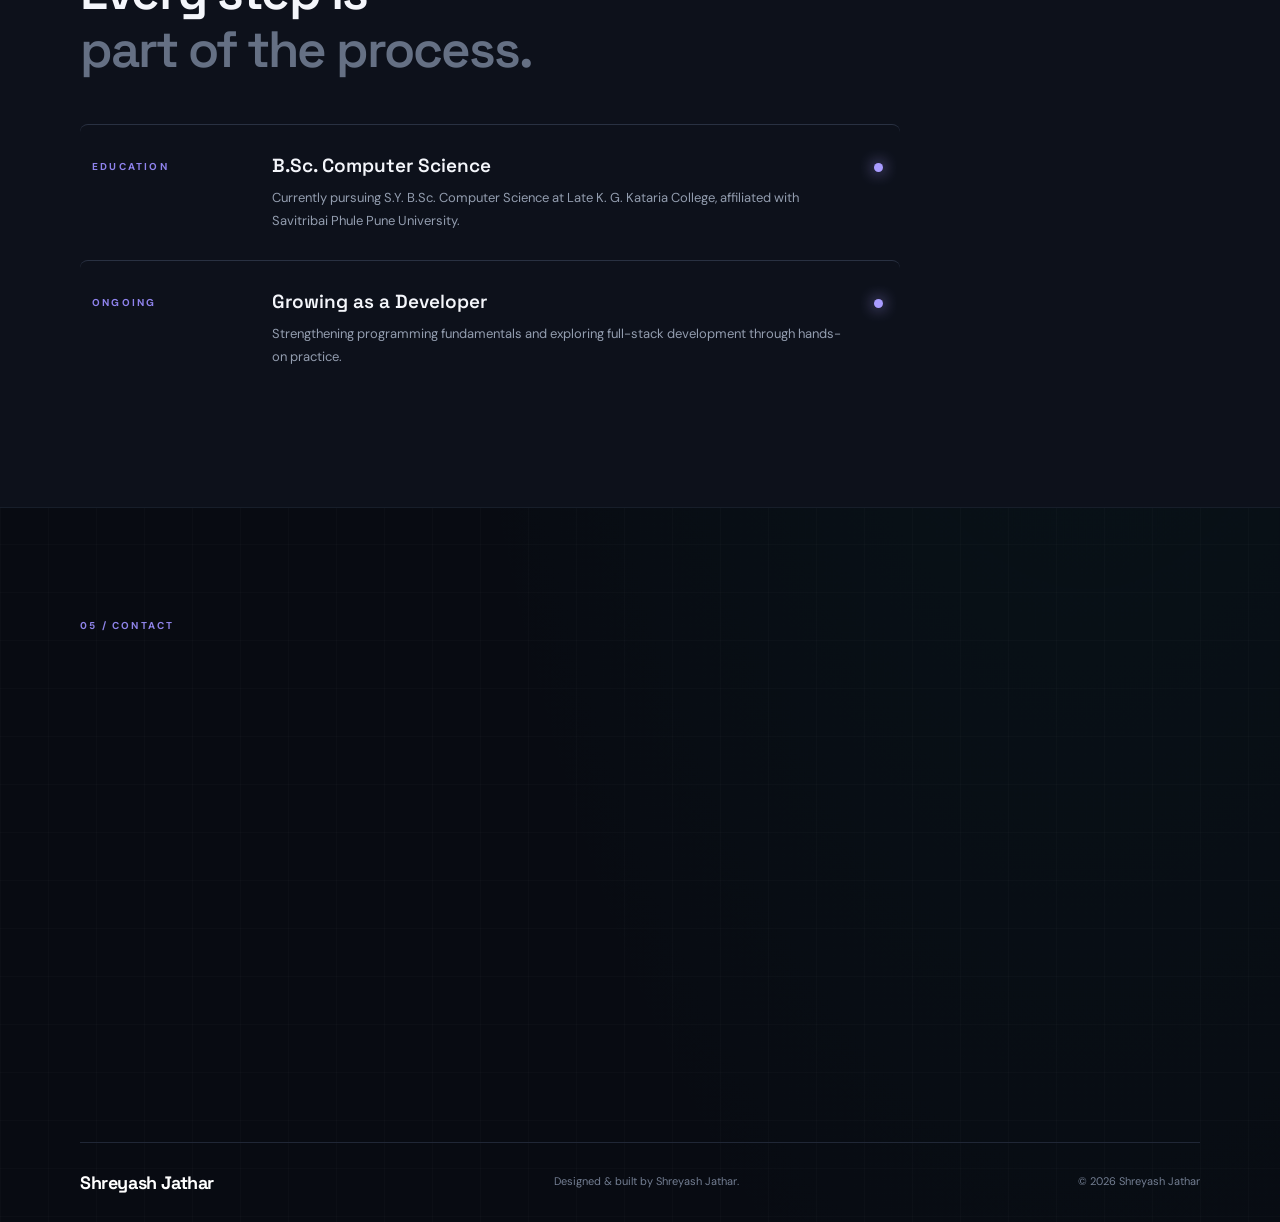
==== commit 71dae290: "Update Telegram bot project link to MovieWorld bot" ====
--- a/shreyashjathar-portfolio/index.html
+++ b/shreyashjathar-portfolio/index.html
@@ -102,17 +102,17 @@
             </div>
             <div class="telegram-chat-bubble bubble-two">
               <span class="bot-status-dot"></span>
-              <span>Bot Online &middot; Ready</span>
+              <span>MovieWorld &middot; Ready</span>
             </div>
           </div>
           <div class="project-info">
             <div class="project-meta">02 — TELEGRAM BOT</div>
-            <h3>Telegram Bot</h3>
-            <p>An automated Telegram bot built with Python, integrating with the Telegram Bot API to handle user commands, automate workflows, and deliver interactive responses.</p>
+            <h3>MovieWorld — Telegram Bot</h3>
+            <p>An interactive Telegram bot built with Python to search, explore and deliver movie content and entertainment updates directly within Telegram chat.</p>
             <div class="tags">
-              <span>Python</span><span>Telegram API</span><span>Automation</span><span>AsyncIO</span>
+              <span>Python</span><span>Telegram API</span><span>Automation</span><span>APIs</span>
             </div>
-            <a class="text-link" href="https://github.com/ShreyashJathar" target="_blank" rel="noreferrer">View on GitHub <span>↗</span></a>
+            <a class="text-link" href="https://web.telegram.org/k/#@Movieworld_by_ShreyashJatharbot" target="_blank" rel="noreferrer">Try the bot <span>↗</span></a>
           </div>
         </article>
       </div>
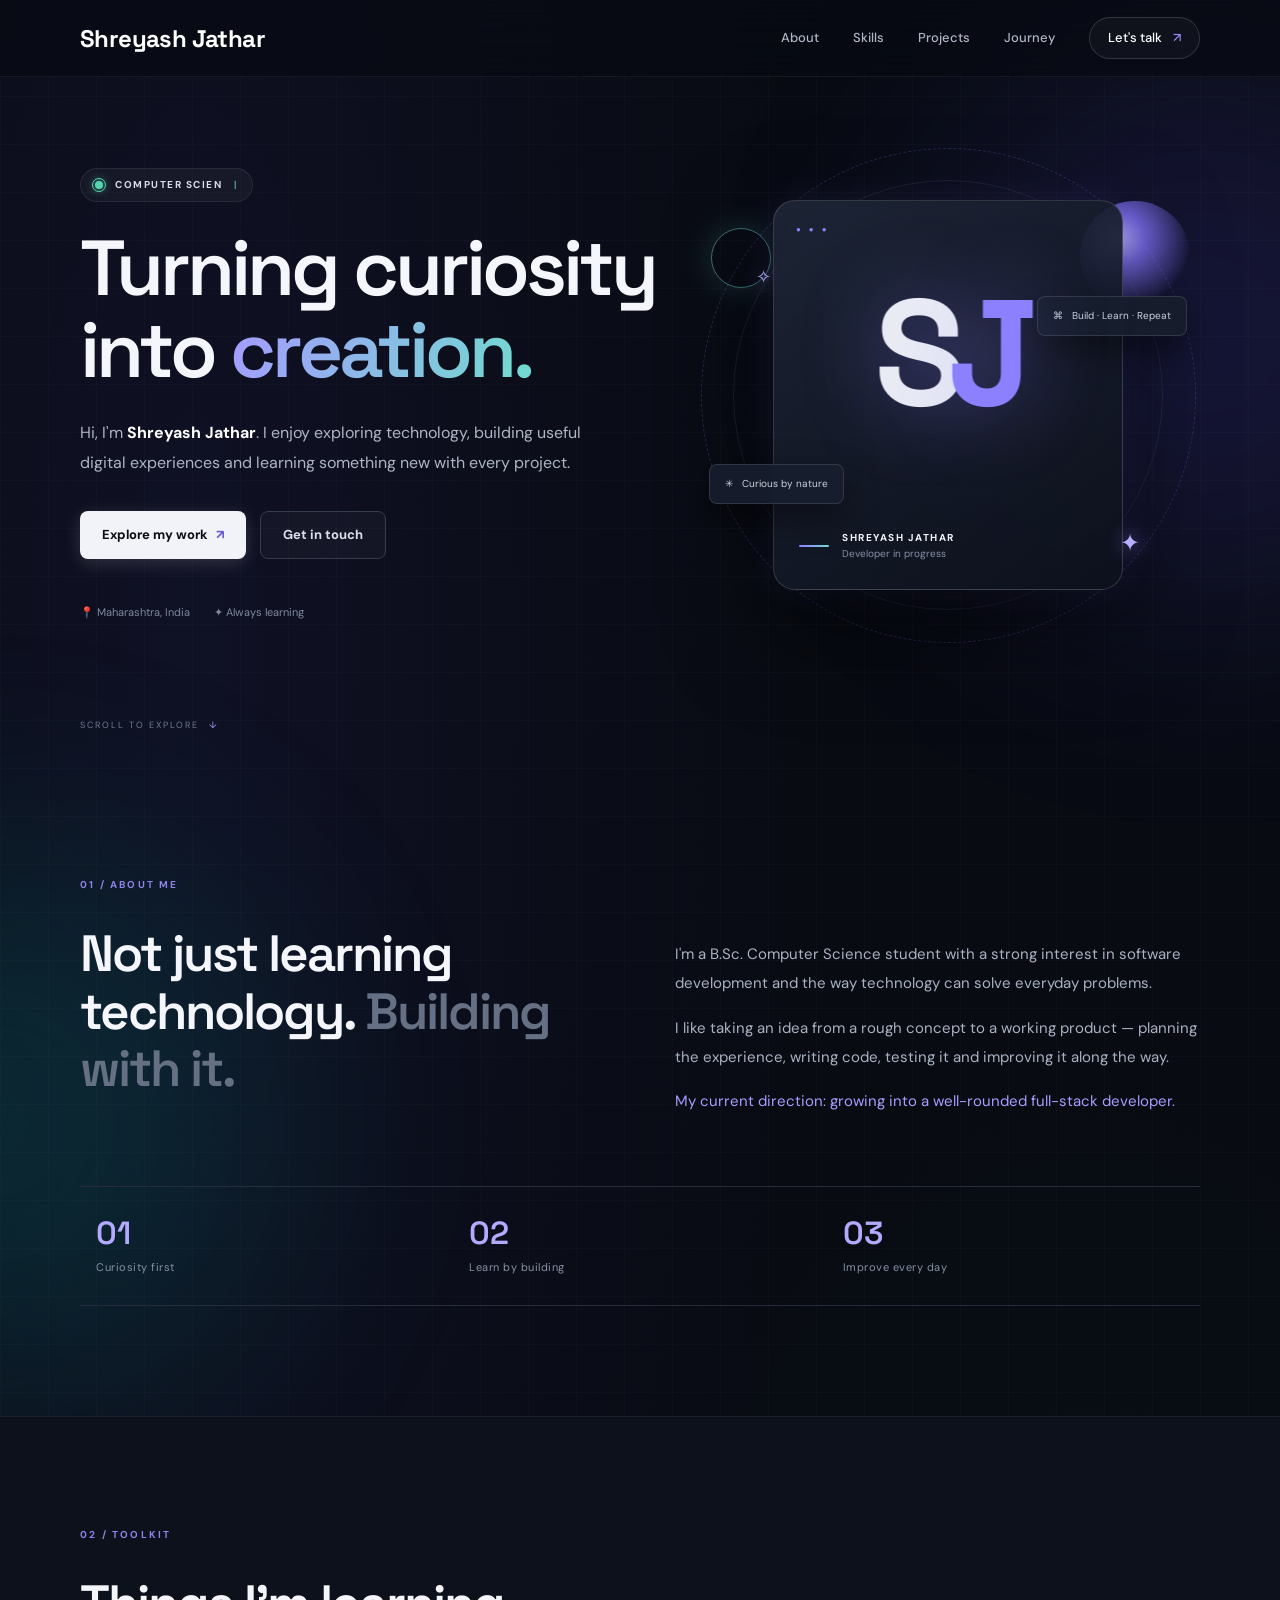
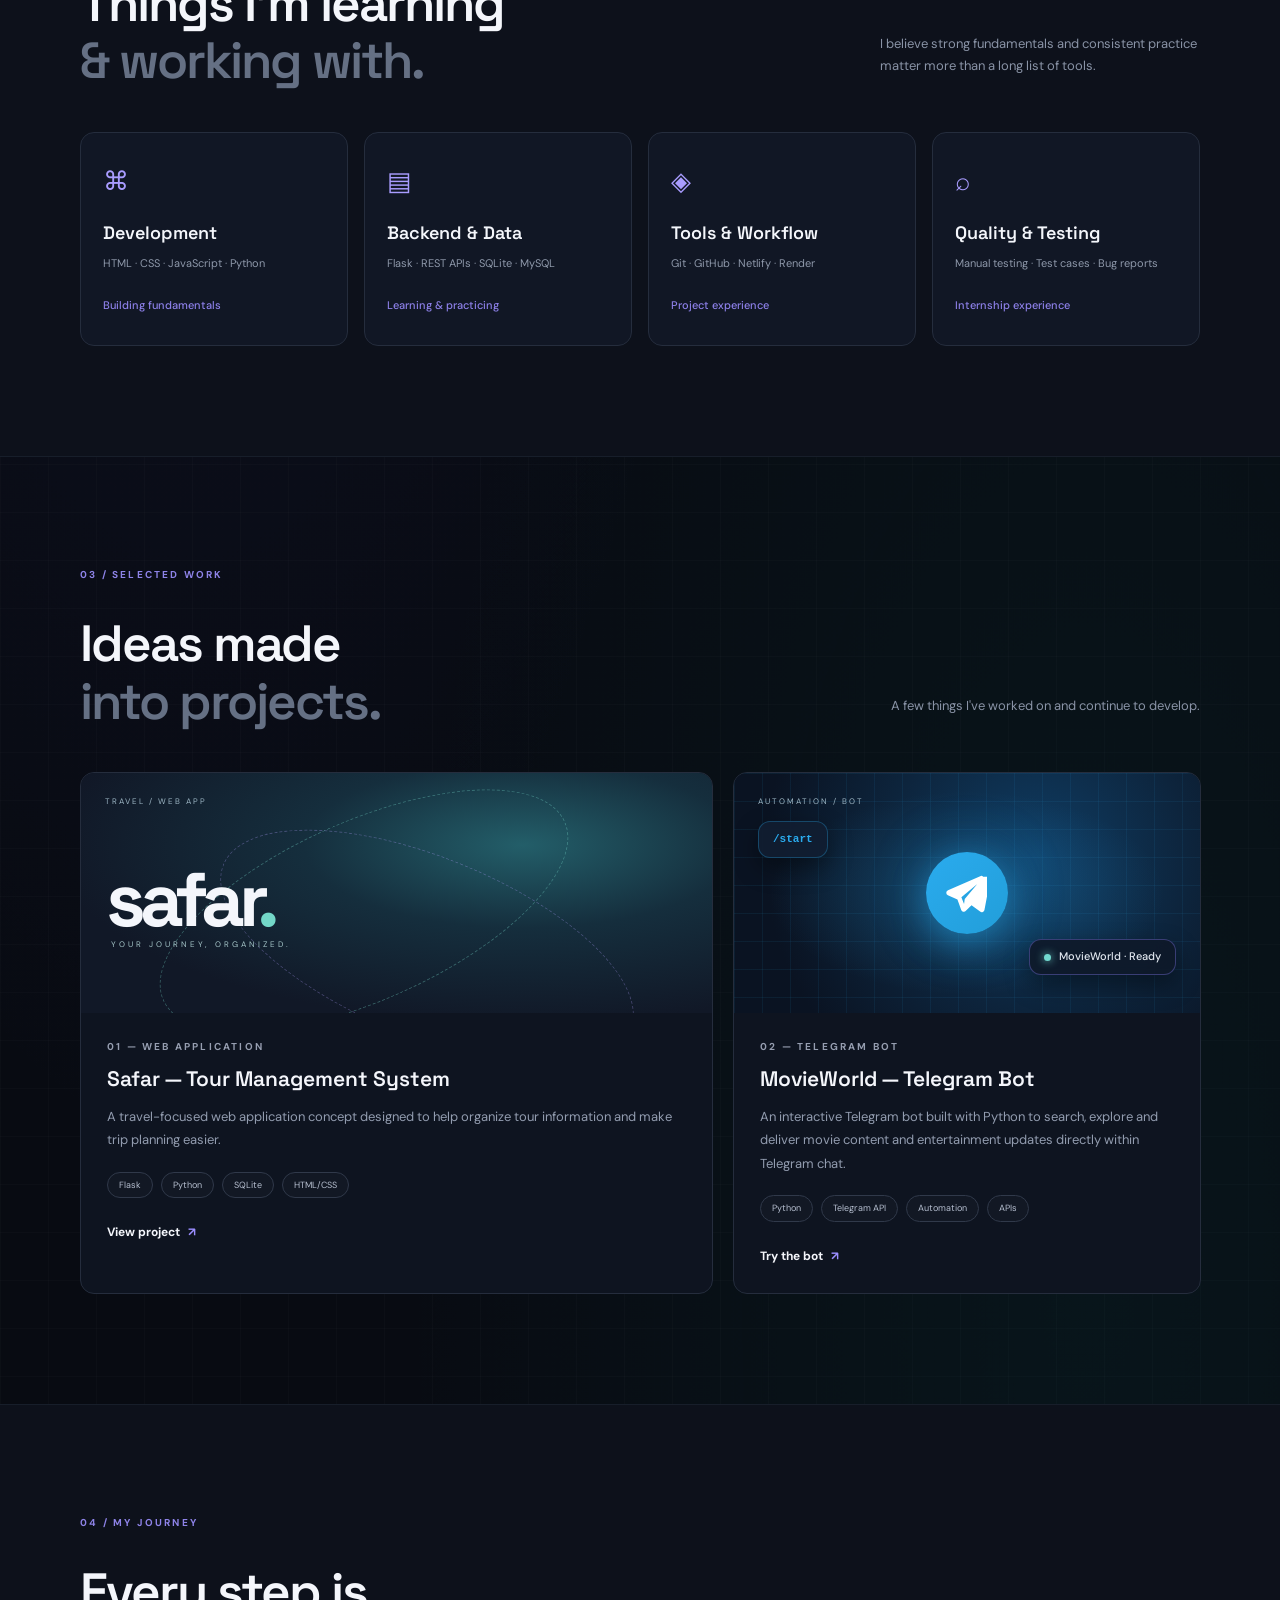
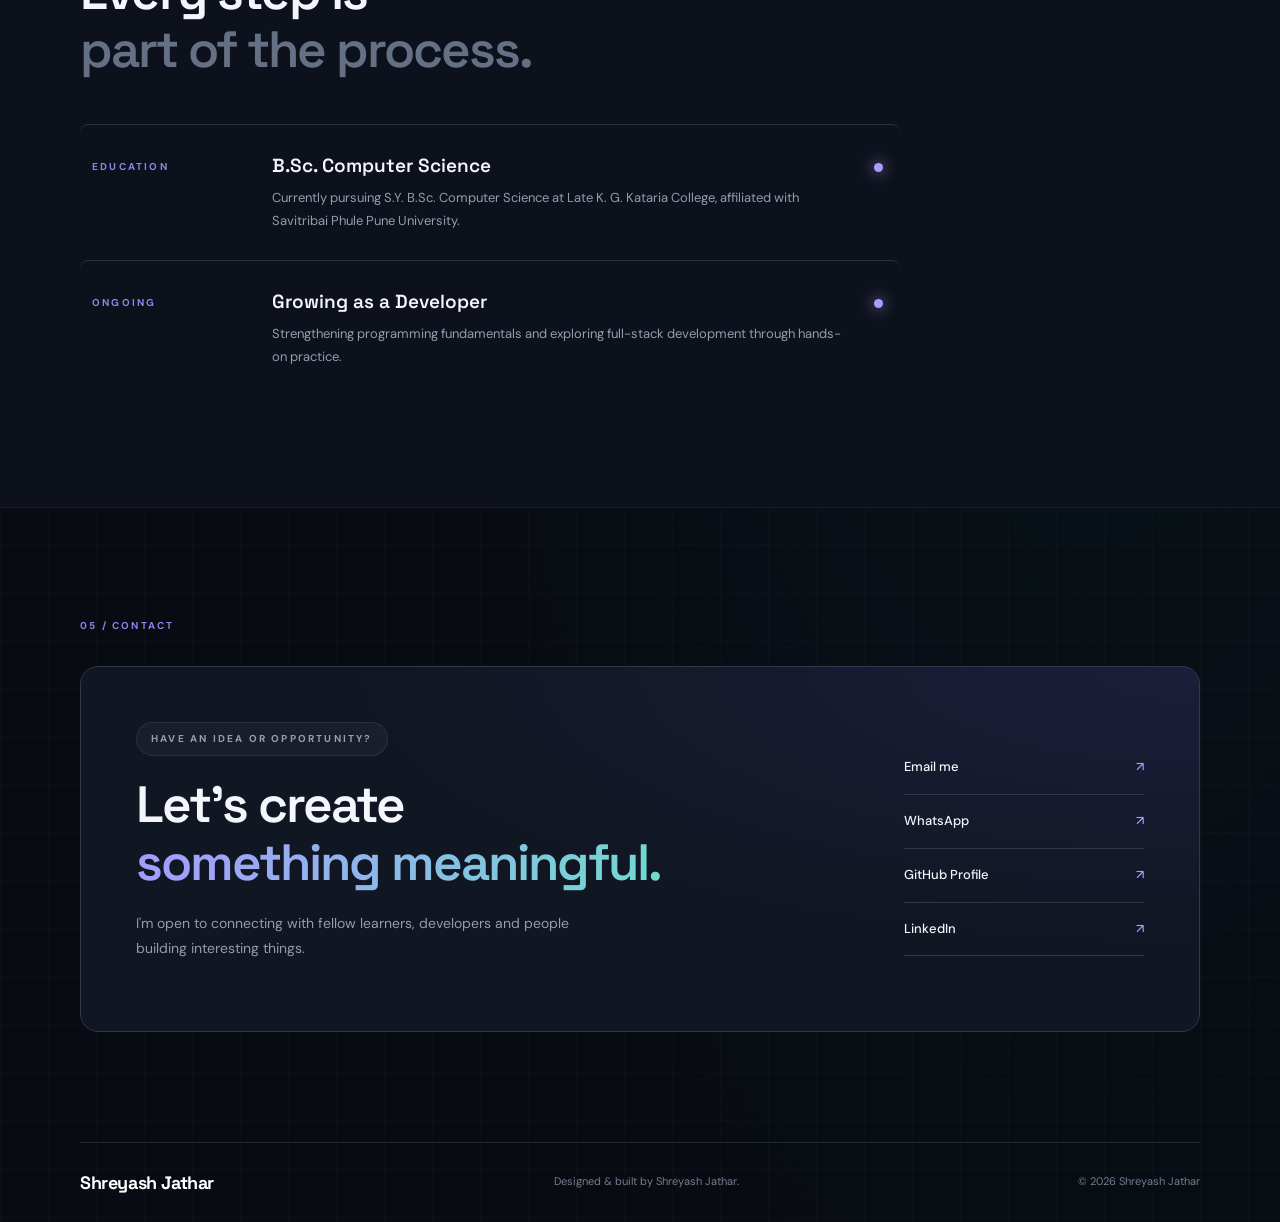
==== commit ff5e30db: "Add WhatsApp direct chat link to Contact section" ====
--- a/shreyashjathar-portfolio/index.html
+++ b/shreyashjathar-portfolio/index.html
@@ -131,7 +131,7 @@
 
     <section class="section container contact-section" id="contact">
       <div class="section-kicker">05 / CONTACT</div>
-      <div class="contact-panel reveal"><div><div class="eyebrow">HAVE AN IDEA OR OPPORTUNITY?</div><h2>Let's create<br><span class="gradient-text">something meaningful.</span></h2><p>I'm open to connecting with fellow learners, developers and people building interesting things.</p></div><div class="contact-links"><a href="mailto:shreyashjathar1@gmail.com">Email me <span>↗</span></a><a href="https://github.com/ShreyashJathar" target="_blank" rel="noopener noreferrer" aria-label="Visit Shreyash Jathar on GitHub">GitHub Profile <span>↗</span></a><a href="https://www.linkedin.com/in/shreyash-jathar-0607652bb/" target="_blank" rel="noopener noreferrer">LinkedIn <span>↗</span></a></div></div>
+      <div class="contact-panel reveal"><div><div class="eyebrow">HAVE AN IDEA OR OPPORTUNITY?</div><h2>Let's create<br><span class="gradient-text">something meaningful.</span></h2><p>I'm open to connecting with fellow learners, developers and people building interesting things.</p></div><div class="contact-links"><a href="mailto:shreyashjathar1@gmail.com">Email me <span>↗</span></a><a href="https://wa.me/919822053589" target="_blank" rel="noopener noreferrer" aria-label="Message Shreyash Jathar on WhatsApp">WhatsApp <span>↗</span></a><a href="https://github.com/ShreyashJathar" target="_blank" rel="noopener noreferrer" aria-label="Visit Shreyash Jathar on GitHub">GitHub Profile <span>↗</span></a><a href="https://www.linkedin.com/in/shreyash-jathar-0607652bb/" target="_blank" rel="noopener noreferrer">LinkedIn <span>↗</span></a></div></div>
     </section>
   </main>
 
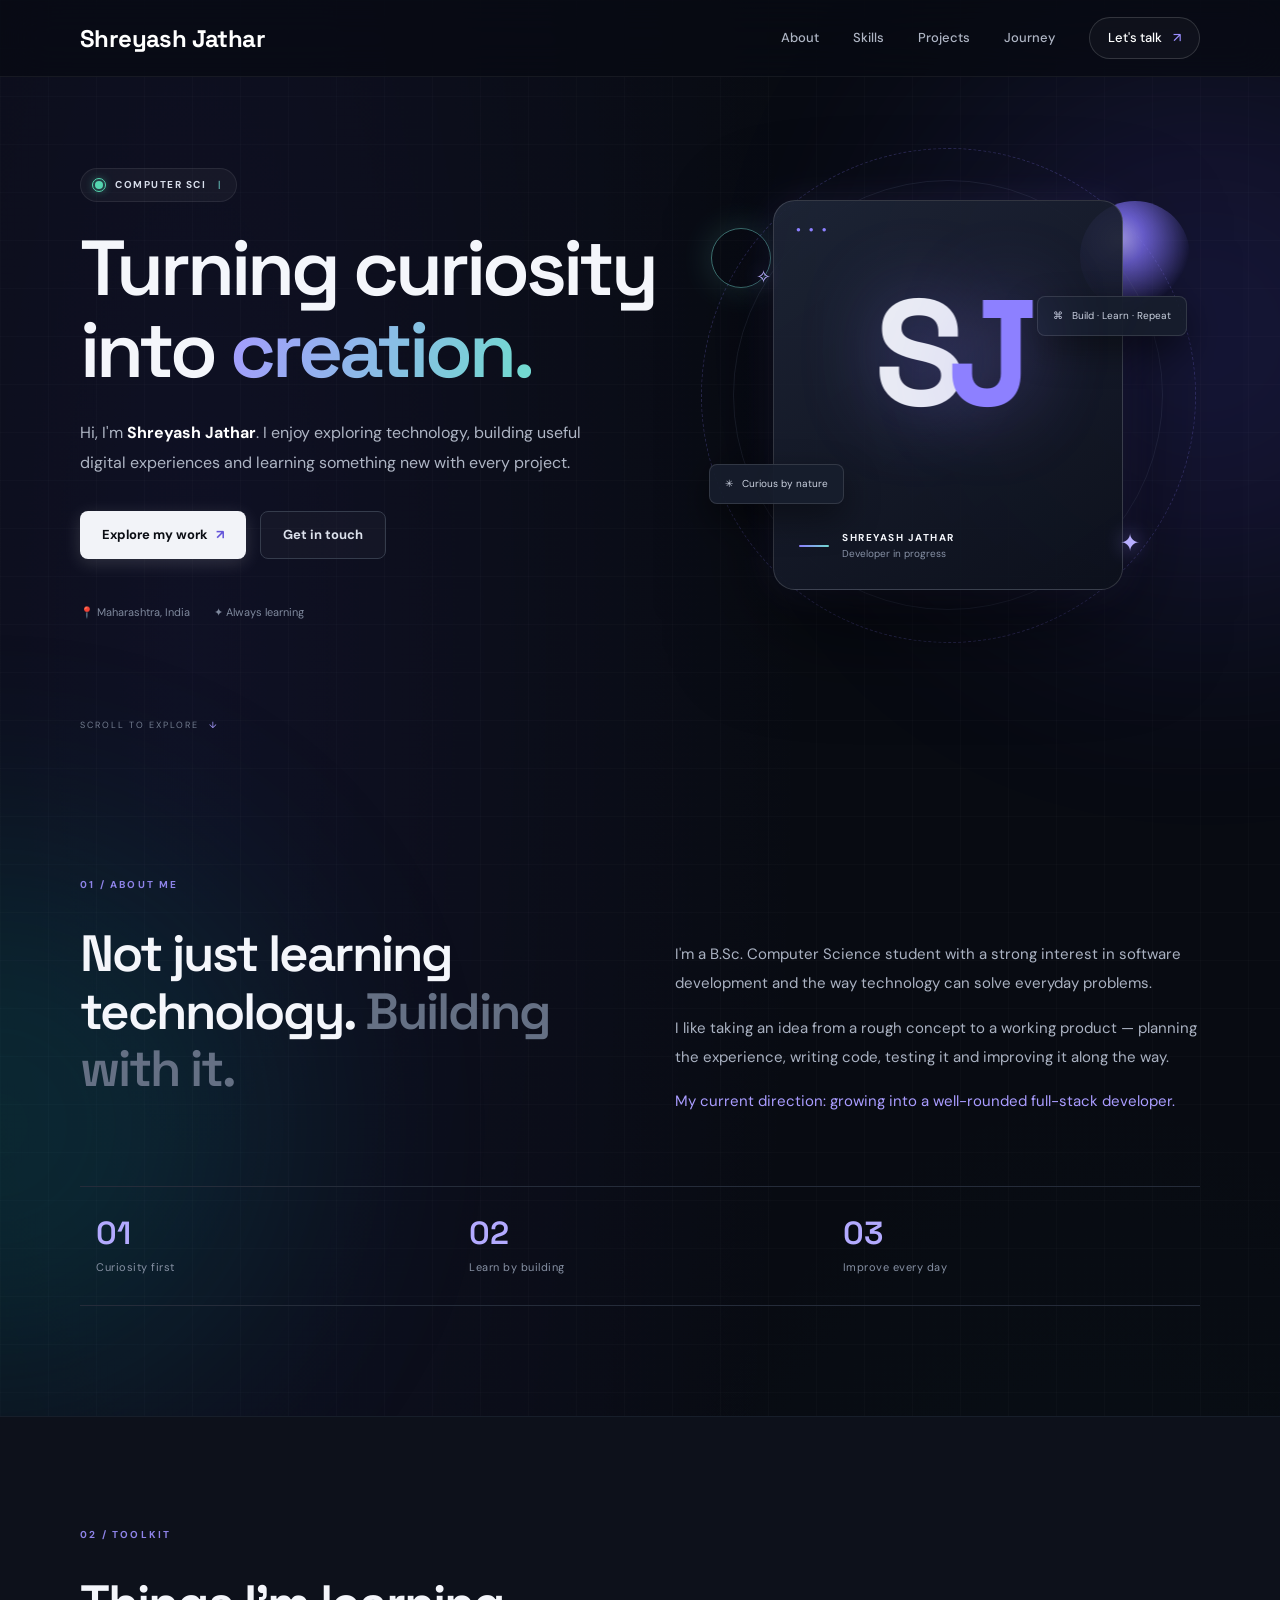
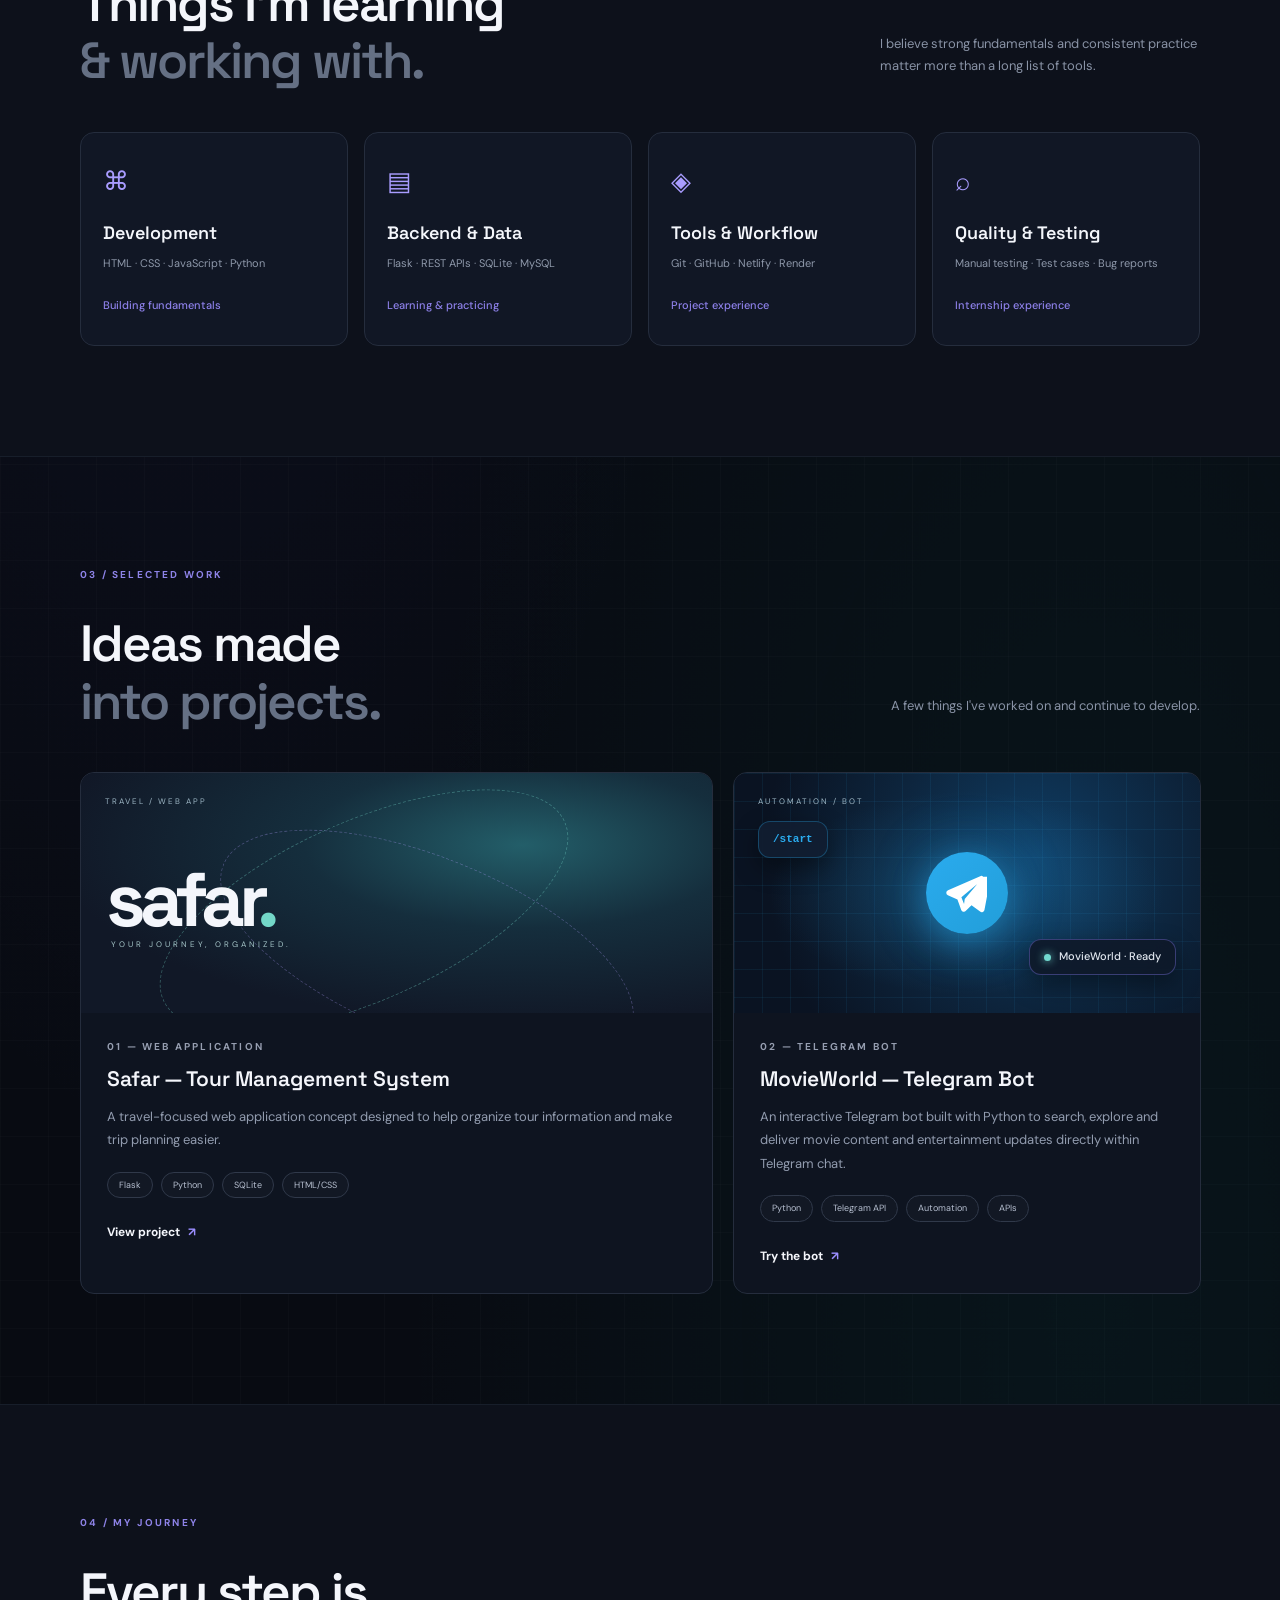
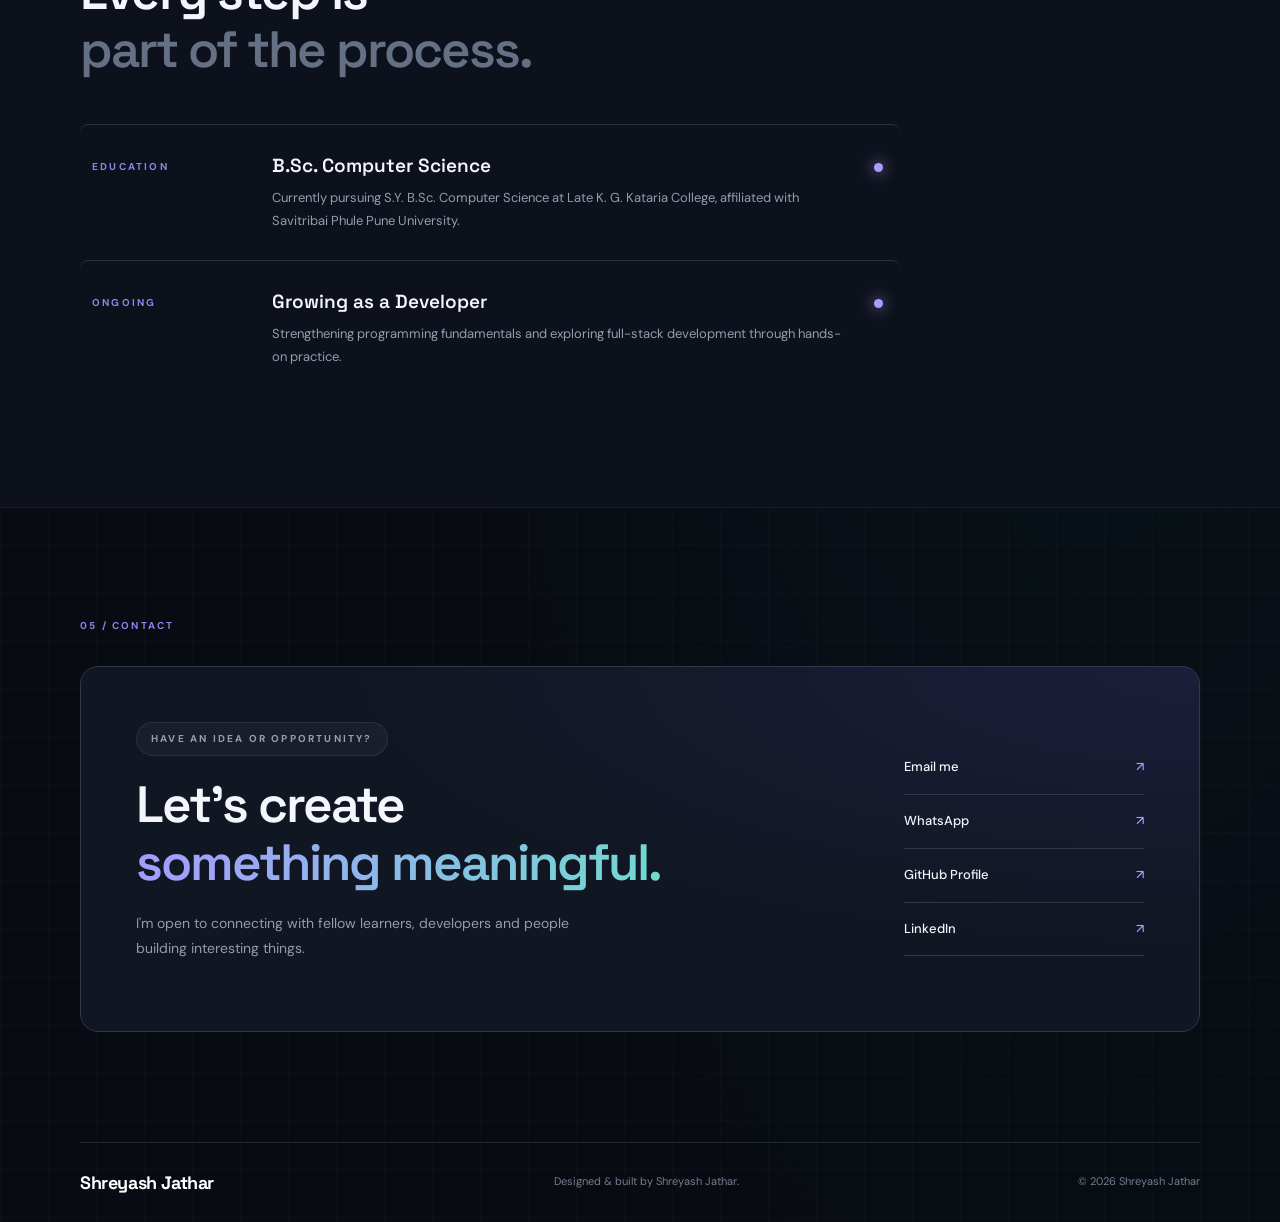
==== commit 50f313ac: "Add robots.txt, sitemap.xml, Schema.org JSON-LD and SEO OpenGraph tags" ====
--- a/shreyashjathar-portfolio/index.html
+++ b/shreyashjathar-portfolio/index.html
@@ -3,9 +3,53 @@
 <head>
   <meta charset="UTF-8" />
   <meta name="viewport" content="width=device-width, initial-scale=1.0" />
-  <meta name="description" content="Shreyash Jathar — Computer Science student, developer and technology enthusiast." />
+  <title>Shreyash Jathar — Developer Portfolio</title>
+  <meta name="description" content="Official portfolio of Shreyash Jathar — Computer Science student, developer and creator of Safar Tour Management and MovieWorld Telegram Bot." />
+  <meta name="keywords" content="Shreyash Jathar, Shreyash Jathar portfolio, shreyashjathar.com, Computer Science student, full stack developer, Python, Flask, Safar Tour Management, MovieWorld Telegram Bot, Pune developer" />
+  <meta name="author" content="Shreyash Jathar" />
+  <meta name="robots" content="index, follow, max-image-preview:large, max-snippet:-1, max-video-preview:-1" />
+  <link rel="canonical" href="https://shreyashjathar.com/" />
   <meta name="theme-color" content="#080b12" />
-  <title>Shreyash Jathar — Developer Portfolio</title>
+
+  <!-- Open Graph / WhatsApp / Facebook -->
+  <meta property="og:type" content="website" />
+  <meta property="og:url" content="https://shreyashjathar.com/" />
+  <meta property="og:title" content="Shreyash Jathar — Developer Portfolio" />
+  <meta property="og:description" content="Official portfolio of Shreyash Jathar — Computer Science student, developer and creator of Safar and MovieWorld." />
+  <meta property="og:site_name" content="Shreyash Jathar" />
+  <meta property="og:locale" content="en_US" />
+
+  <!-- Twitter / X -->
+  <meta name="twitter:card" content="summary" />
+  <meta name="twitter:url" content="https://shreyashjathar.com/" />
+  <meta name="twitter:title" content="Shreyash Jathar — Developer Portfolio" />
+  <meta name="twitter:description" content="Official portfolio of Shreyash Jathar — Computer Science student, developer and creator of Safar and MovieWorld." />
+
+  <!-- Favicon -->
+  <link rel="icon" type="image/svg+xml" href="data:image/svg+xml,%3Csvg xmlns='http://www.w3.org/2000/svg' viewBox='0 0 100 100'%3E%3Crect width='100' height='100' rx='24' fill='%230e1320'/%3E%3Ctext x='50%25' y='65%25' dominant-baseline='middle' text-anchor='middle' font-family='sans-serif' font-weight='800' font-size='50' fill='%238d80ff'%3ESJ%3C/text%3E%3Ccircle cx='78' cy='68' r='6' fill='%2372d9d0'/%3E%3C/svg%3E" />
+
+  <!-- Structured Data (JSON-LD) for Google Search -->
+  <script type="application/ld+json">
+  {
+    "@context": "https://schema.org",
+    "@type": "Person",
+    "name": "Shreyash Jathar",
+    "url": "https://shreyashjathar.com",
+    "jobTitle": "Full-Stack Developer",
+    "nationality": "Indian",
+    "description": "Computer Science student, developer and technology enthusiast building digital experiences.",
+    "address": {
+      "@type": "PostalAddress",
+      "addressRegion": "Maharashtra",
+      "addressCountry": "India"
+    },
+    "sameAs": [
+      "https://github.com/ShreyashJathar",
+      "https://www.linkedin.com/in/shreyash-jathar-0607652bb/"
+    ]
+  }
+  </script>
+
   <link rel="preconnect" href="https://fonts.googleapis.com">
   <link rel="preconnect" href="https://fonts.gstatic.com" crossorigin>
   <link href="https://fonts.googleapis.com/css2?family=DM+Sans:wght@400;500;600;700&family=Space+Grotesk:wght@400;500;600;700&display=swap" rel="stylesheet">
